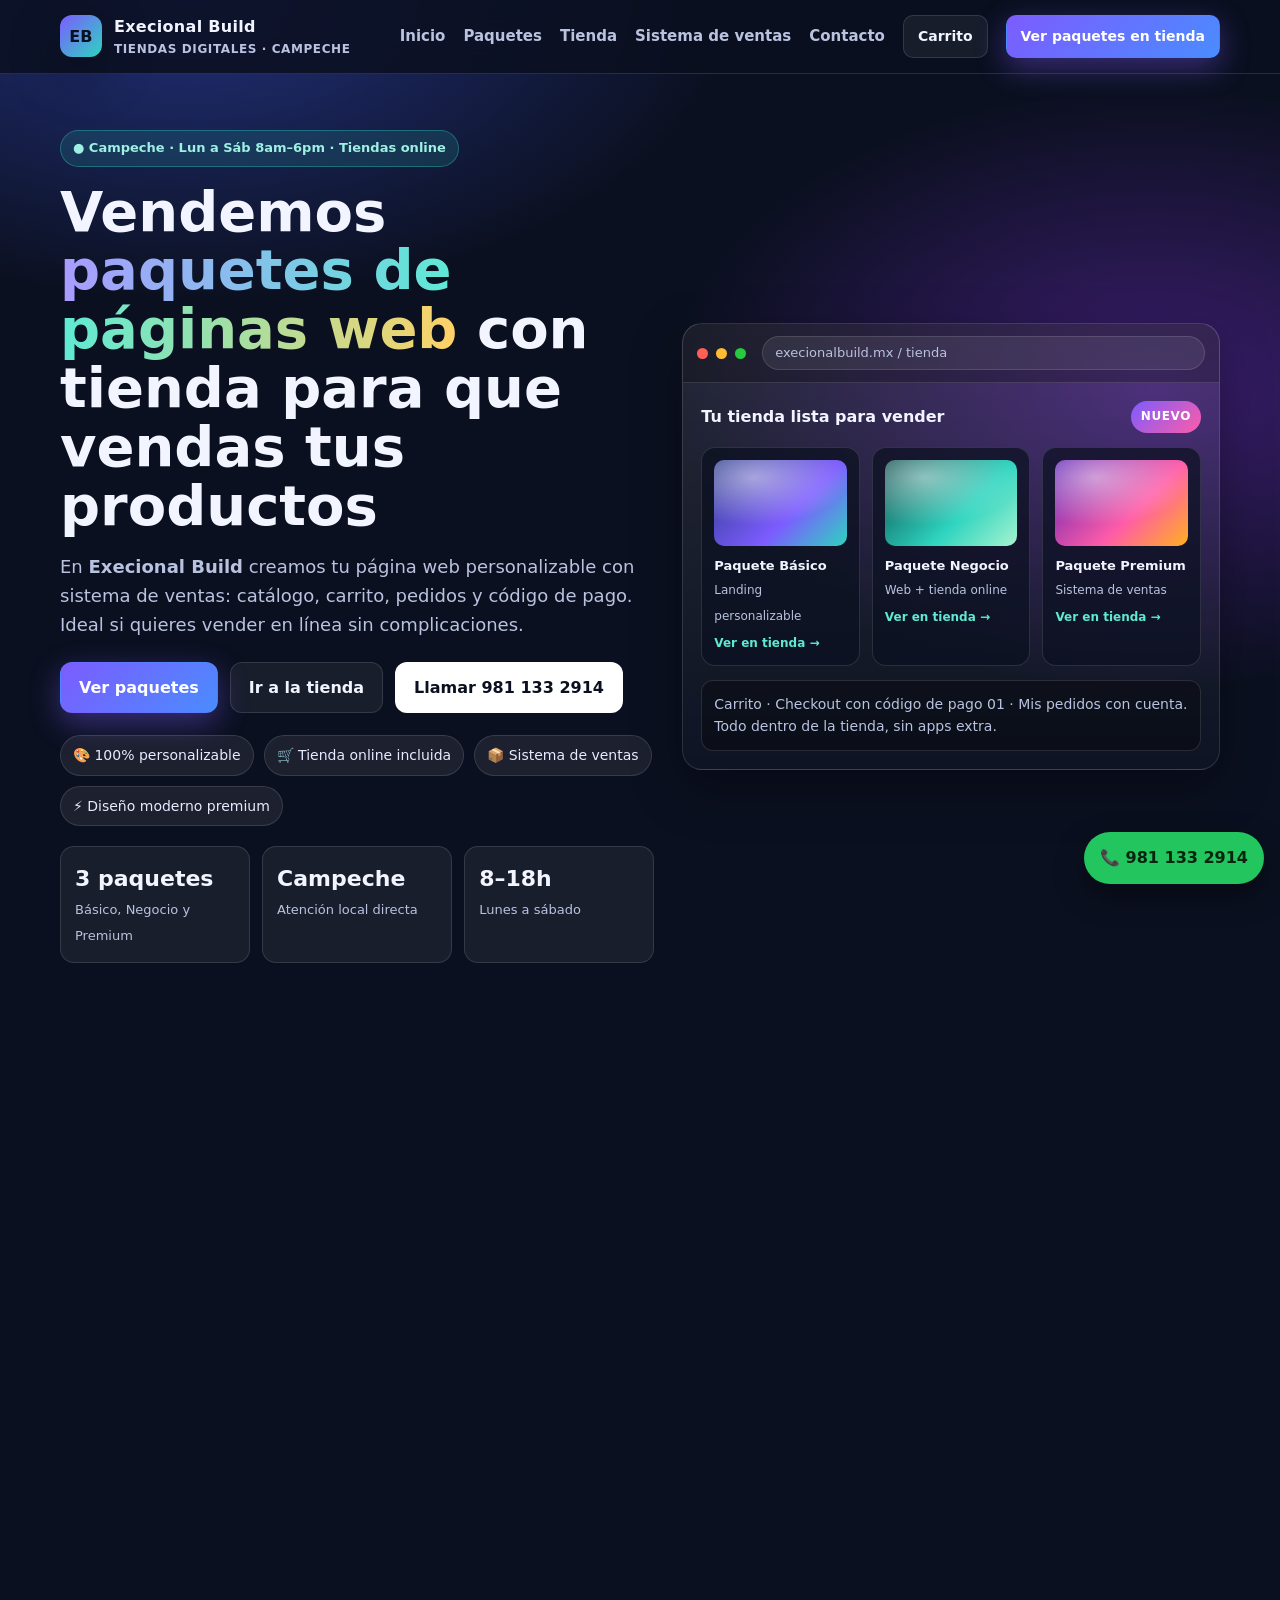
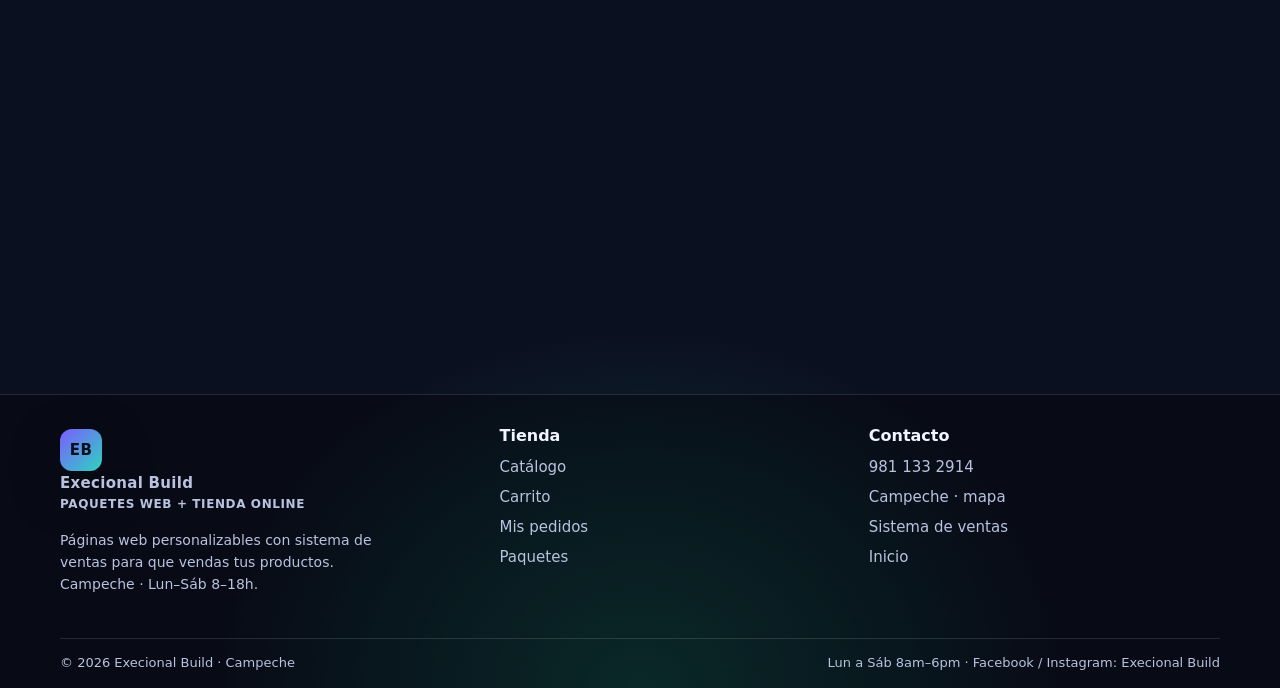
==== index.html @ 3687a101 "generate index.html" ====
<!DOCTYPE html>
<html lang="es">
<head>
<meta charset="UTF-8">
<meta name="viewport" content="width=device-width, initial-scale=1.0">
<title>Execional Build | Paquetes de páginas web con tienda online en Campeche</title>
<meta name="description" content="Execional Build en Campeche: vendemos paquetes de páginas web personalizables con sistema de ventas y tienda online para que vendas tus productos. Lunes a sábado de 8 a 6 pm. Tel 9811332914.">
<link rel="stylesheet" href="styles.css">
<style>
:root{
  --bg:#0b1020; --bg2:#111936; --card:#151d3d; --card2:#1a2450;
  --line:rgba(255,255,255,.12); --txt:#f2f5ff; --muted:#b9c2df;
  --violet:#7c5cff; --cyan:#2dd4bf; --amber:#ffb020; --pink:#ff5ca8;
  --radius:18px; --shadow:0 18px 50px rgba(0,0,0,.35);
}
*{box-sizing:border-box}
html{scroll-behavior:smooth}
body{margin:0;font-family:system-ui,-apple-system,Segoe UI,Roboto,Ubuntu,Cantarell,Arial,sans-serif;background:radial-gradient(900px 500px at 15% 0%,#22307a 0%,transparent 60%),radial-gradient(800px 500px at 90% 10%,#3b1d6e 0%,transparent 60%),radial-gradient(700px 600px at 50% 100%,#0e3a3a 0%,transparent 60%),var(--bg);color:var(--txt);line-height:1.6}
a{color:inherit}
.wrap{max-width:1160px;margin:0 auto;padding:0 20px}
header{position:sticky;top:0;z-index:50;background:rgba(11,16,32,.86);backdrop-filter:blur(14px);border-bottom:1px solid var(--line)}
.nav{display:flex;align-items:center;gap:16px;padding:14px 0}
.logo{display:flex;align-items:center;gap:12px;text-decoration:none;font-weight:900;letter-spacing:.3px}
.logo-mark{width:42px;height:42px;border-radius:12px;background:linear-gradient(135deg,var(--violet),var(--cyan));display:grid;place-items:center;font-weight:900;color:#0b1020;box-shadow:var(--shadow)}
.logo small{display:block;font-weight:600;color:var(--muted);font-size:12px;letter-spacing:.6px;text-transform:uppercase}
.links{display:flex;gap:18px;margin-left:auto;align-items:center}
.links a.nl{text-decoration:none;color:var(--muted);font-weight:600;font-size:15px}
.links a.nl:hover{color:#fff}
.btn{display:inline-flex;align-items:center;justify-content:center;gap:8px;padding:12px 18px;border-radius:12px;text-decoration:none;font-weight:800;border:1px solid transparent;cursor:pointer}
.btn-primary{background:linear-gradient(135deg,var(--violet),#4a8cff);color:white;box-shadow:0 10px 30px rgba(124,92,255,.4)}
.btn-ghost{border-color:var(--line);background:rgba(255,255,255,.06);color:var(--txt)}
.btn-light{background:#fff;color:#0b1020}
.btn-sm{padding:9px 14px;font-size:14px;border-radius:10px}
.burger{display:none;margin-left:auto;background:rgba(255,255,255,.08);border:1px solid var(--line);color:#fff;border-radius:10px;padding:9px 12px;font-size:18px}
.hero{padding:56px 0 30px}
.hero-grid{display:grid;grid-template-columns:1.05fr .95fr;gap:28px;align-items:center}
.badge{display:inline-flex;align-items:center;gap:8px;padding:7px 12px;border-radius:999px;background:rgba(45,212,191,.14);border:1px solid rgba(45,212,191,.35);color:#9ef0e2;font-size:13px;font-weight:700}
h1{font-size:clamp(32px,5vw,56px);line-height:1.05;margin:16px 0}
h1 span{background:linear-gradient(90deg,#a99bff,#5eead4,#ffd166);-webkit-background-clip:text;background-clip:text;color:transparent}
.lead{color:var(--muted);font-size:18px;max-width:58ch}
.cta-row{display:flex;gap:12px;flex-wrap:wrap;margin:22px 0}
.mini{display:flex;gap:10px;flex-wrap:wrap;margin:0;padding:0;list-style:none}
.mini li{display:flex;gap:8px;align-items:center;background:rgba(255,255,255,.07);border:1px solid var(--line);padding:8px 12px;border-radius:999px;font-size:14px;color:#e6ebff}
.stats{display:grid;grid-template-columns:repeat(3,1fr);gap:12px;margin-top:20px}
.stat{background:rgba(255,255,255,.06);border:1px solid var(--line);border-radius:14px;padding:14px}
.stat strong{font-size:22px;display:block}
.stat span{color:var(--muted);font-size:13px}
.mock{background:linear-gradient(180deg,rgba(255,255,255,.10),rgba(255,255,255,.02));border:1px solid var(--line);border-radius:20px;overflow:hidden;box-shadow:var(--shadow)}
.mock-bar{display:flex;gap:8px;align-items:center;padding:12px 14px;border-bottom:1px solid var(--line);background:rgba(0,0,0,.25)}
.dot{width:11px;height:11px;border-radius:50%}
.url{margin-left:8px;flex:1;background:rgba(255,255,255,.08);border:1px solid var(--line);border-radius:999px;padding:6px 12px;font-size:13px;color:var(--muted)}
.mock-body{padding:18px;display:grid;gap:14px}
.shop-preview{display:grid;grid-template-columns:1fr 1fr 1fr;gap:12px}
.prod{background:rgba(11,16,32,.7);border:1px solid var(--line);border-radius:14px;padding:12px}
.prod-ill{height:86px;border-radius:10px;margin-bottom:10px;background:linear-gradient(135deg,#2b3a8a,#7c5cff 60%,#2dd4bf);position:relative;overflow:hidden}
.prod-ill.v2{background:linear-gradient(135deg,#0e4a4a,#2dd4bf 60%,#a7f3d0)}
.prod-ill.v3{background:linear-gradient(135deg,#5b21b6,#ff5ca8 60%,#ffb020)}
.prod-ill:after{content:"";position:absolute;inset:0;background:radial-gradient(160px 80px at 30% 20%,rgba(255,255,255,.5),transparent 60%)}
.prod b{font-size:13px;display:block}
.prod span{font-size:12px;color:var(--muted)}
.prod .price{color:#5eead4;font-weight:800;margin-top:6px;display:block}
section{padding:38px 0}
.sec-head{max-width:760px;margin-bottom:20px}
.eyebrow{color:var(--cyan);font-weight:800;letter-spacing:1.2px;text-transform:uppercase;font-size:12px}
.sec-head h2{font-size:clamp(26px,3.5vw,38px);margin:8px 0;line-height:1.15}
.sec-head p{color:var(--muted)}
.grid3{display:grid;grid-template-columns:repeat(3,1fr);gap:16px}
.card{background:linear-gradient(180deg,rgba(255,255,255,.09),rgba(255,255,255,.03));border:1px solid var(--line);border-radius:var(--radius);padding:22px;position:relative;overflow:hidden}
.card.featured{border-color:rgba(124,92,255,.6);box-shadow:0 0 0 1px rgba(124,92,255,.4),var(--shadow)}
.card h3{margin:10px 0 6px;font-size:21px}
.tag{font-size:12px;font-weight:800;letter-spacing:.6px;text-transform:uppercase;padding:6px 10px;border-radius:999px;background:rgba(255,255,255,.1);border:1px solid var(--line);display:inline-block}
.tag.hot{background:linear-gradient(135deg,var(--violet),var(--pink));border:0;color:white}
.card ul{margin:14px 0;padding:0;list-style:none;display:grid;gap:9px;color:#dbe2ff;font-size:15px}
.card ul li:before{content:"✓ ";color:var(--cyan);font-weight:900}
.price-row{display:flex;align-items:baseline;gap:8px;margin:12px 0}
.price-row strong{font-size:28px}
.price-row span{color:var(--muted);font-size:14px}
.banner{display:grid;grid-template-columns:1.1fr .9fr;gap:18px;background:linear-gradient(135deg,#1a2450,#2a1660 55%,#0a3d3d);border:1px solid var(--line);border-radius:20px;padding:24px;align-items:center}
.steps{display:grid;grid-template-columns:repeat(3,1fr);gap:14px;margin-top:16px}
.step{background:rgba(0,0,0,.28);border:1px solid var(--line);border-radius:14px;padding:16px}
.step b{color:#fff}
.step p{color:var(--muted);font-size:14px;margin:6px 0 0}
.split{display:grid;grid-template-columns:1fr 1fr;gap:18px}
.info-card{background:rgba(255,255,255,.06);border:1px solid var(--line);border-radius:16px;padding:20px}
.info-card h3{margin:0 0 8px}
.kv{display:flex;gap:10px;align-items:flex-start;margin:10px 0;color:#e6ebff}
.kv i{width:36px;height:36px;flex:0 0 36px;border-radius:10px;display:grid;place-items:center;background:rgba(124,92,255,.18);border:1px solid rgba(124,92,255,.4)}
.map{border:0;width:100%;height:100%;min-height:340px;border-radius:16px}
.faq{display:grid;gap:10px;margin-top:14px}
.faq details{background:rgba(255,255,255,.06);border:1px solid var(--line);border-radius:12px;padding:14px 16px}
.faq summary{cursor:pointer;font-weight:800}
.faq p{color:var(--muted)}
footer{border-top:1px solid var(--line);margin-top:20px;background:rgba(0,0,0,.3)}
.foot{display:grid;grid-template-columns:1.2fr 1fr 1fr;gap:18px;padding:28px 0}
.foot a{display:block;color:var(--muted);text-decoration:none;margin:6px 0;font-size:15px}
.foot a:hover{color:#fff}
.copy{border-top:1px solid var(--line);padding:14px 0;color:var(--muted);font-size:13px;display:flex;gap:10px;flex-wrap:wrap;justify-content:space-between}
.wa{position:fixed;right:16px;bottom:16px;z-index:60;text-decoration:none;background:#22c55e;color:#06240f;font-weight:900;padding:13px 16px;border-radius:999px;box-shadow:0 12px 30px rgba(0,0,0,.4);display:flex;gap:8px;align-items:center}
.reveal{opacity:0;transform:translateY(14px);transition:.6s ease}
.reveal.on{opacity:1;transform:none}
@media(max-width:900px){
  .hero-grid,.banner,.split{grid-template-columns:1fr}
  .grid3,.steps{grid-template-columns:1fr}
  .stats{grid-template-columns:1fr 1fr}
  .links{display:none}
  .links.open{display:flex;flex-direction:column;align-items:stretch;position:absolute;top:68px;left:12px;right:12px;background:#131b3d;border:1px solid var(--line);border-radius:14px;padding:14px;z-index:70}
  .burger{display:block}
  .foot{grid-template-columns:1fr}
  .shop-preview{grid-template-columns:1fr 1fr}
}
</style>
</head>
<body>
<header>
  <div class="wrap nav">
    <a class="logo" href="index.html" aria-label="Execional Build inicio" data-eb-editable="link" data-eb-key="index.a.1" data-eb-role="a" data-eb-kind="link">
      <span class="logo-mark">EB</span>
      <span>Execional Build<small>Tiendas digitales · Campeche</small></span>
    </a>
    <nav class="links" id="menu" aria-label="Navegación principal">
      <a class="nl" href="#inicio" data-eb-editable="link" data-eb-key="index.a.2" data-eb-role="a" data-eb-kind="link">Inicio</a>
      <a class="nl" href="#paquetes" data-eb-editable="link" data-eb-key="index.a.3" data-eb-role="a" data-eb-kind="link">Paquetes</a>
      <a class="nl" href="tienda/index.html" data-eb-editable="link" data-eb-key="index.a.4" data-eb-role="a" data-eb-kind="link">Tienda</a>
      <a class="nl" href="#sistema" data-eb-editable="link" data-eb-key="index.a.5" data-eb-role="a" data-eb-kind="link">Sistema de ventas</a>
      <a class="nl" href="#contacto" data-eb-editable="link" data-eb-key="index.a.6" data-eb-role="a" data-eb-kind="link">Contacto</a>
      <a class="btn btn-ghost btn-sm" href="tienda/carrito.html" data-eb-editable="link" data-eb-key="index.a.7" data-eb-role="a" data-eb-kind="link">Carrito</a>
      <a class="btn btn-primary btn-sm" href="tienda/index.html" data-eb-editable="link" data-eb-key="index.a.8" data-eb-role="a" data-eb-kind="link">Ver paquetes en tienda</a>
    </nav>
    <button class="burger" id="burger" aria-label="Abrir menú" data-eb-editable="link" data-eb-key="index.button.9" data-eb-role="button" data-eb-kind="link">☰</button>
  </div>
</header>

<main id="inicio">
  <div class="wrap hero">
    <div class="hero-grid">
      <div>
        <span class="badge">● Campeche · Lun a Sáb 8am–6pm · Tiendas online</span>
        <h1 data-eb-editable="text" data-eb-key="index.h1.10" data-eb-role="h1" data-eb-kind="text">Vendemos <span>paquetes de páginas web</span> con tienda para que vendas tus productos</h1>
        <p class="lead" data-eb-editable="text" data-eb-key="index.p.11" data-eb-role="p" data-eb-kind="text">En <strong>Execional Build</strong> creamos tu página web personalizable con sistema de ventas: catálogo, carrito, pedidos y código de pago. Ideal si quieres vender en línea sin complicaciones.</p>
        <div class="cta-row">
          <a class="btn btn-primary" href="#paquetes" data-eb-editable="link" data-eb-key="index.a.12" data-eb-role="a" data-eb-kind="link">Ver paquetes</a>
          <a class="btn btn-ghost" href="tienda/index.html" data-eb-editable="link" data-eb-key="index.a.13" data-eb-role="a" data-eb-kind="link">Ir a la tienda</a>
          <a class="btn btn-light" href="tel:+529811332914" data-eb-editable="link" data-eb-key="index.a.14" data-eb-role="a" data-eb-kind="link">Llamar 981 133 2914</a>
        </div>
        <ul class="mini">
          <li>🎨 100% personalizable</li>
          <li>🛒 Tienda online incluida</li>
          <li>📦 Sistema de ventas</li>
          <li>⚡ Diseño moderno premium</li>
        </ul>
        <div class="stats">
          <div class="stat"><strong>3 paquetes</strong><span>Básico, Negocio y Premium</span></div>
          <div class="stat"><strong>Campeche</strong><span>Atención local directa</span></div>
          <div class="stat"><strong>8–18h</strong><span>Lunes a sábado</span></div>
        </div>
      </div>
      <div class="mock" aria-hidden="true">
        <div class="mock-bar"><span class="dot" style="background:#ff5f57"></span><span class="dot" style="background:#febc2e"></span><span class="dot" style="background:#28c840"></span><span class="url">execionalbuild.mx / tienda</span></div>
        <div class="mock-body">
          <div style="display:flex;justify-content:space-between;align-items:center">
            <strong>Tu tienda lista para vender</strong>
            <span class="tag hot">Nuevo</span>
          </div>
          <div class="shop-preview">
            <div class="prod"><div class="prod-ill"></div><b>Paquete Básico</b><span>Landing personalizable</span><span class="price">Ver en tienda →</span></div>
            <div class="prod"><div class="prod-ill v2"></div><b>Paquete Negocio</b><span>Web + tienda online</span><span class="price">Ver en tienda →</span></div>
            <div class="prod"><div class="prod-ill v3"></div><b>Paquete Premium</b><span>Sistema de ventas</span><span class="price">Ver en tienda →</span></div>
          </div>
          <div style="background:rgba(0,0,0,.3);border:1px solid var(--line);border-radius:12px;padding:12px;font-size:14px;color:var(--muted)">Carrito · Checkout con código de pago 01 · Mis pedidos con cuenta. Todo dentro de la tienda, sin apps extra.</div>
        </div>
      </div>
    </div>
  </div>

  <section id="paquetes">
    <div class="wrap">
      <div class="sec-head reveal">
        <div class="eyebrow">Paquetes de sitios web</div>
        <h2 data-eb-editable="text" data-eb-key="index.h2.15" data-eb-role="h2" data-eb-kind="text">Elige tu paquete y empieza a vender en línea</h2>
        <p data-eb-editable="text" data-eb-key="index.p.16" data-eb-role="p" data-eb-kind="text">Todos son personalizables con tu logo, colores, productos y textos. La compra y el detalle completo están en la tienda.</p>
      </div>
      <div class="grid3">
        <article class="card reveal">
          <span class="tag">Básico · Landing</span>
          <h3 data-eb-editable="text" data-eb-key="index.h3.17" data-eb-role="h3" data-eb-kind="text">Página personalizable esencial</h3>
          <p style="color:var(--muted)" data-eb-editable="text" data-eb-key="index.p.18" data-eb-role="p" data-eb-kind="text">Para presentar tu negocio, servicios y contacto con imagen moderna premium.</p>
          <ul>
            <li>Diseño moderno de una página</li>
            <li>Secciones: inicio, servicios, contacto</li>
            <li>Botón llamar + mapa Campeche</li>
            <li>Entrega rápida y adaptable a móvil</li>
          </ul>
          <div class="price-row"><strong>Ideal para empezar</strong></div>
          <div style="display:flex;gap:10px;flex-wrap:wrap">
            <a class="btn btn-ghost btn-sm" href="tienda/index.html" data-eb-editable="link" data-eb-key="index.a.19" data-eb-role="a" data-eb-kind="link">Ver en tienda</a>
            <a class="btn btn-light btn-sm" href="tel:+529811332914" data-eb-editable="link" data-eb-key="index.a.20" data-eb-role="a" data-eb-kind="link">Cotizar</a>
          </div>
        </article>
        <article class="card featured reveal">
          <span class="tag hot">Más vendido · Negocio + Tienda</span>
          <h3 data-eb-editable="text" data-eb-key="index.h3.21" data-eb-role="h3" data-eb-kind="text">Web + tienda online para vender productos</h3>
          <p style="color:var(--muted)" data-eb-editable="text" data-eb-key="index.p.22" data-eb-role="p" data-eb-kind="text">Tu catálogo, carrito y pedidos listos para que tus clientes compren.</p>
          <ul>
            <li>Todo lo del Básico</li>
            <li>Catálogo de productos con fotos</li>
            <li>Carrito + checkout con código 01</li>
            <li>Mis pedidos con cuenta</li>
            <li>Inventario y administración simple</li>
          </ul>
          <div class="price-row"><strong>Recomendado</strong><span>para vender ya</span></div>
          <div style="display:flex;gap:10px;flex-wrap:wrap">
            <a class="btn btn-primary btn-sm" href="tienda/index.html" data-eb-editable="link" data-eb-key="index.a.23" data-eb-role="a" data-eb-kind="link">Comprar en tienda</a>
            <a class="btn btn-ghost btn-sm" href="#sistema" data-eb-editable="link" data-eb-key="index.a.24" data-eb-role="a" data-eb-kind="link">Cómo funciona</a>
          </div>
        </article>
        <article class="card reveal">
          <span class="tag">Premium · Sistema de ventas</span>
          <h3 data-eb-editable="text" data-eb-key="index.h3.25" data-eb-role="h3" data-eb-kind="text">Sistema completo + diseño cargado premium</h3>
          <p style="color:var(--muted)" data-eb-editable="text" data-eb-key="index.p.26" data-eb-role="p" data-eb-kind="text">Para negocios que quieren escalar: más secciones, más impacto visual y control total.</p>
          <ul>
            <li>Todo lo del Negocio</li>
            <li>Diseño premium de alta densidad</li>
            <li>Secciones extra y promociones</li>
            <li>Soporte de lanzamiento prioritario</li>
          </ul>
          <div class="price-row"><strong>Escalable</strong><span>mayor impacto</span></div>
          <div style="display:flex;gap:10px;flex-wrap:wrap">
            <a class="btn btn-ghost btn-sm" href="tienda/index.html" data-eb-editable="link" data-eb-key="index.a.27" data-eb-role="a" data-eb-kind="link">Ver en tienda</a>
            <a class="btn btn-light btn-sm" href="#contacto" data-eb-editable="link" data-eb-key="index.a.28" data-eb-role="a" data-eb-kind="link">Agendar</a>
          </div>
        </article>
      </div>
    </div>
  </section>

  <section id="tienda-destacada" style="padding-top:0">
    <div class="wrap">
      <div class="banner reveal">
        <div>
          <div class="eyebrow">Tienda · /tienda</div>
          <h2 style="margin:8px 0" data-eb-editable="text" data-eb-key="index.h2.29" data-eb-role="h2" data-eb-kind="text">Tus paquetes ya están listos en la tienda</h2>
          <p style="color:#d6ddff" data-eb-editable="text" data-eb-key="index.p.30" data-eb-role="p" data-eb-kind="text">Explora el catálogo, abre cada paquete, agrégalo al carrito y finaliza con tu código de pago. Tus pedidos quedan guardados en <strong>Mis pedidos</strong>.</p>
          <div class="cta-row">
            <a class="btn btn-light" href="tienda/index.html" data-eb-editable="link" data-eb-key="index.a.31" data-eb-role="a" data-eb-kind="link">Abrir catálogo</a>
            <a class="btn btn-ghost" href="tienda/carrito.html" data-eb-editable="link" data-eb-key="index.a.32" data-eb-role="a" data-eb-kind="link">Ver carrito</a>
            <a class="btn btn-ghost" href="tienda/pedidos.html" data-eb-editable="link" data-eb-key="index.a.33" data-eb-role="a" data-eb-kind="link">Mis pedidos</a>
          </div>
          <p style="font-size:13px;color:#b9c2df;margin:0" data-eb-editable="text" data-eb-key="index.p.34" data-eb-role="p" data-eb-kind="text">Precios, stock y checkout oficial solo dentro de la tienda. Aquí solo presentamos.</p>
        </div>
        <div>
          <div class="steps">
            <div class="step"><b>1. Elige</b><p data-eb-editable="text" data-eb-key="index.p.35" data-eb-role="p" data-eb-kind="text">Entra a la tienda y abre el paquete que te guste.</p></div>
            <div class="step"><b>2. Agrega</b><p data-eb-editable="text" data-eb-key="index.p.36" data-eb-role="p" data-eb-kind="text">Súmalo al carrito con la cantidad que necesites.</p></div>
            <div class="step"><b>3. Compra</b><p data-eb-editable="text" data-eb-key="index.p.37" data-eb-role="p" data-eb-kind="text">Finaliza y guarda tu código 01. Revisa en pedidos.</p></div>
          </div>
        </div>
      </div>
    </div>
  </section>

  <section id="sistema">
    <div class="wrap">
      <div class="sec-head reveal">
        <div class="eyebrow">Sistema de ventas incluido</div>
        <h2 data-eb-editable="text" data-eb-key="index.h2.38" data-eb-role="h2" data-eb-kind="text">Una tienda online simple para tus clientes y para ti</h2>
        <p data-eb-editable="text" data-eb-key="index.p.39" data-eb-role="p" data-eb-kind="text">Sin instalaciones raras. Tus clientes compran desde su celular y tú recibes pedidos ordenados.</p>
      </div>
      <div class="grid3">
        <div class="card reveal"><h3 data-eb-editable="text" data-eb-key="index.h3.40" data-eb-role="h3" data-eb-kind="text">🛍️ Catálogo claro</h3><p style="color:var(--muted)" data-eb-editable="text" data-eb-key="index.p.41" data-eb-role="p" data-eb-kind="text">Fotos, descripciones y precios. Tus productos siempre visibles y actualizables.</p></div>
        <div class="card reveal"><h3 data-eb-editable="text" data-eb-key="index.h3.42" data-eb-role="h3" data-eb-kind="text">🧾 Carrito + código 01</h3><p style="color:var(--muted)" data-eb-editable="text" data-eb-key="index.p.43" data-eb-role="p" data-eb-kind="text">Checkout guiado con código de pago para confirmar cada compra sin confusiones.</p></div>
        <div class="card reveal"><h3 data-eb-editable="text" data-eb-key="index.h3.44" data-eb-role="h3" data-eb-kind="text">👤 Mis pedidos</h3><p style="color:var(--muted)" data-eb-editable="text" data-eb-key="index.p.45" data-eb-role="p" data-eb-kind="text">Cada cliente ve su historial con su cuenta. Control y confianza para ambos.</p></div>
      </div>
      <div class="faq reveal">
        <details open><summary>¿La página se adapta a mi negocio?</summary><p data-eb-editable="text" data-eb-key="index.p.46" data-eb-role="p" data-eb-kind="text">Sí. Personalizamos textos, colores, logo, productos, fotos y secciones. Es tu tienda, con tu marca Execional Build detrás.</p></details>
        <details><summary>¿Necesito saber programar?</summary><p data-eb-editable="text" data-eb-key="index.p.47" data-eb-role="p" data-eb-kind="text">No. Nosotros la creamos y te la entregamos lista. Tú solo agregas productos y atiendes pedidos.</p></details>
        <details><summary>¿Cómo compro un paquete?</summary><p data-eb-editable="text" data-eb-key="index.p.48" data-eb-role="p" data-eb-kind="text">Entra a <a href="tienda/index.html" style="color:#5eead4" data-eb-editable="link" data-eb-key="index.a.49" data-eb-role="a" data-eb-kind="link">la tienda</a>, abre el paquete, agrégalo al carrito y finaliza. Si prefieres, llámanos al 9811332914 de lunes a sábado 8am–6pm.</p></details>
      </div>
    </div>
  </section>

  <section id="contacto" style="padding-top:0">
    <div class="wrap">
      <div class="sec-head reveal">
        <div class="eyebrow">Contacto · Campeche</div>
        <h2 data-eb-editable="text" data-eb-key="index.h2.50" data-eb-role="h2" data-eb-kind="text">Hablemos de tu tienda digital</h2>
        <p data-eb-editable="text" data-eb-key="index.p.51" data-eb-role="p" data-eb-kind="text">Atención directa, sin formularios complicados. Llámanos o visítanos en Campeche.</p>
      </div>
      <div class="split">
        <div class="info-card reveal">
          <h3 data-eb-editable="text" data-eb-key="index.h3.52" data-eb-role="h3" data-eb-kind="text">Execional Build</h3>
          <p style="color:var(--muted);margin:0" data-eb-editable="text" data-eb-key="index.p.53" data-eb-role="p" data-eb-kind="text">Vendemos tiendas digitales y paquetes de páginas web personalizables con tienda para que vendas tus productos.</p>
          <div class="kv"><i>📞</i><div><strong>Teléfono</strong><br><a href="tel:+529811332914" style="color:#5eead4;font-weight:800" data-eb-editable="link" data-eb-key="index.a.54" data-eb-role="a" data-eb-kind="link">981 133 2914</a></div></div>
          <div class="kv"><i>🕒</i><div><strong>Horario</strong><br>lunes a sábado de 8 a 6 pm</div></div>
          <div class="kv"><i>📍</i><div><strong>Ubicación</strong><br>Campeche, México</div></div>
          <div class="kv"><i>🤝</i><div><strong>Redes</strong><br>Facebook: Execional Build<br>Instagram: Execional Build</div></div>
          <div class="cta-row">
            <a class="btn btn-primary btn-sm" href="tel:+529811332914" data-eb-editable="link" data-eb-key="index.a.55" data-eb-role="a" data-eb-kind="link">Llamar ahora</a>
            <a class="btn btn-ghost btn-sm" href="tienda/index.html" data-eb-editable="link" data-eb-key="index.a.56" data-eb-role="a" data-eb-kind="link">Ir a tienda</a>
          </div>
        </div>
        <div class="info-card reveal" style="padding:10px">
          <iframe class="map" title="Mapa Execional Build Campeche" loading="lazy" referrerpolicy="strict-origin-when-cross-origin" allowfullscreen src="https://www.google.com/maps/embed?pb=!1m18!1m12!1m3!1d1590204.7511493105!2d-90.0833210465046!3d19.18394339423709!2m3!1f0!2f0!3f0!3m2!1i1024!2i768!4f13.1!3m3!1m2!1s0x8f5a55d2e2bd4cb3%3A0x18dfb8a962aab997!2sPizzas%20y%20Tacos%20EL%20SUSPIRO!5e1!3m2!1ses-419!2smx!4v1788581362156!5m2!1ses-419!2smx"></iframe>
        </div>
      </div>
    </div>
  </section>
</main>

<footer>
  <div class="wrap foot">
    <div>
      <a class="logo" href="index.html" data-eb-editable="link" data-eb-key="index.a.57" data-eb-role="a" data-eb-kind="link"><span class="logo-mark">EB</span><span>Execional Build<small>Paquetes web + tienda online</small></span></a>
      <p style="color:var(--muted);font-size:14px;max-width:38ch" data-eb-editable="text" data-eb-key="index.p.58" data-eb-role="p" data-eb-kind="text">Páginas web personalizables con sistema de ventas para que vendas tus productos. Campeche · Lun–Sáb 8–18h.</p>
    </div>
    <div>
      <strong>Tienda</strong>
      <a href="tienda/index.html" data-eb-editable="link" data-eb-key="index.a.59" data-eb-role="a" data-eb-kind="link">Catálogo</a>
      <a href="tienda/carrito.html" data-eb-editable="link" data-eb-key="index.a.60" data-eb-role="a" data-eb-kind="link">Carrito</a>
      <a href="tienda/pedidos.html" data-eb-editable="link" data-eb-key="index.a.61" data-eb-role="a" data-eb-kind="link">Mis pedidos</a>
      <a href="#paquetes" data-eb-editable="link" data-eb-key="index.a.62" data-eb-role="a" data-eb-kind="link">Paquetes</a>
    </div>
    <div>
      <strong>Contacto</strong>
      <a href="tel:+529811332914" data-eb-editable="link" data-eb-key="index.a.63" data-eb-role="a" data-eb-kind="link">981 133 2914</a>
      <a href="#contacto" data-eb-editable="link" data-eb-key="index.a.64" data-eb-role="a" data-eb-kind="link">Campeche · mapa</a>
      <a href="#sistema" data-eb-editable="link" data-eb-key="index.a.65" data-eb-role="a" data-eb-kind="link">Sistema de ventas</a>
      <a href="#inicio" data-eb-editable="link" data-eb-key="index.a.66" data-eb-role="a" data-eb-kind="link">Inicio</a>
    </div>
  </div>
  <div class="wrap copy"><span>© 2026 Execional Build · Campeche</span><span>Lun a Sáb 8am–6pm · Facebook / Instagram: Execional Build</span></div>
</footer>

<a class="wa" href="tel:+529811332914" aria-label="Llamar a Execional Build" data-eb-editable="link" data-eb-key="index.a.67" data-eb-role="a" data-eb-kind="link">📞 981 133 2914</a>

<script src="script.js" defer></script>
</body>
</html>
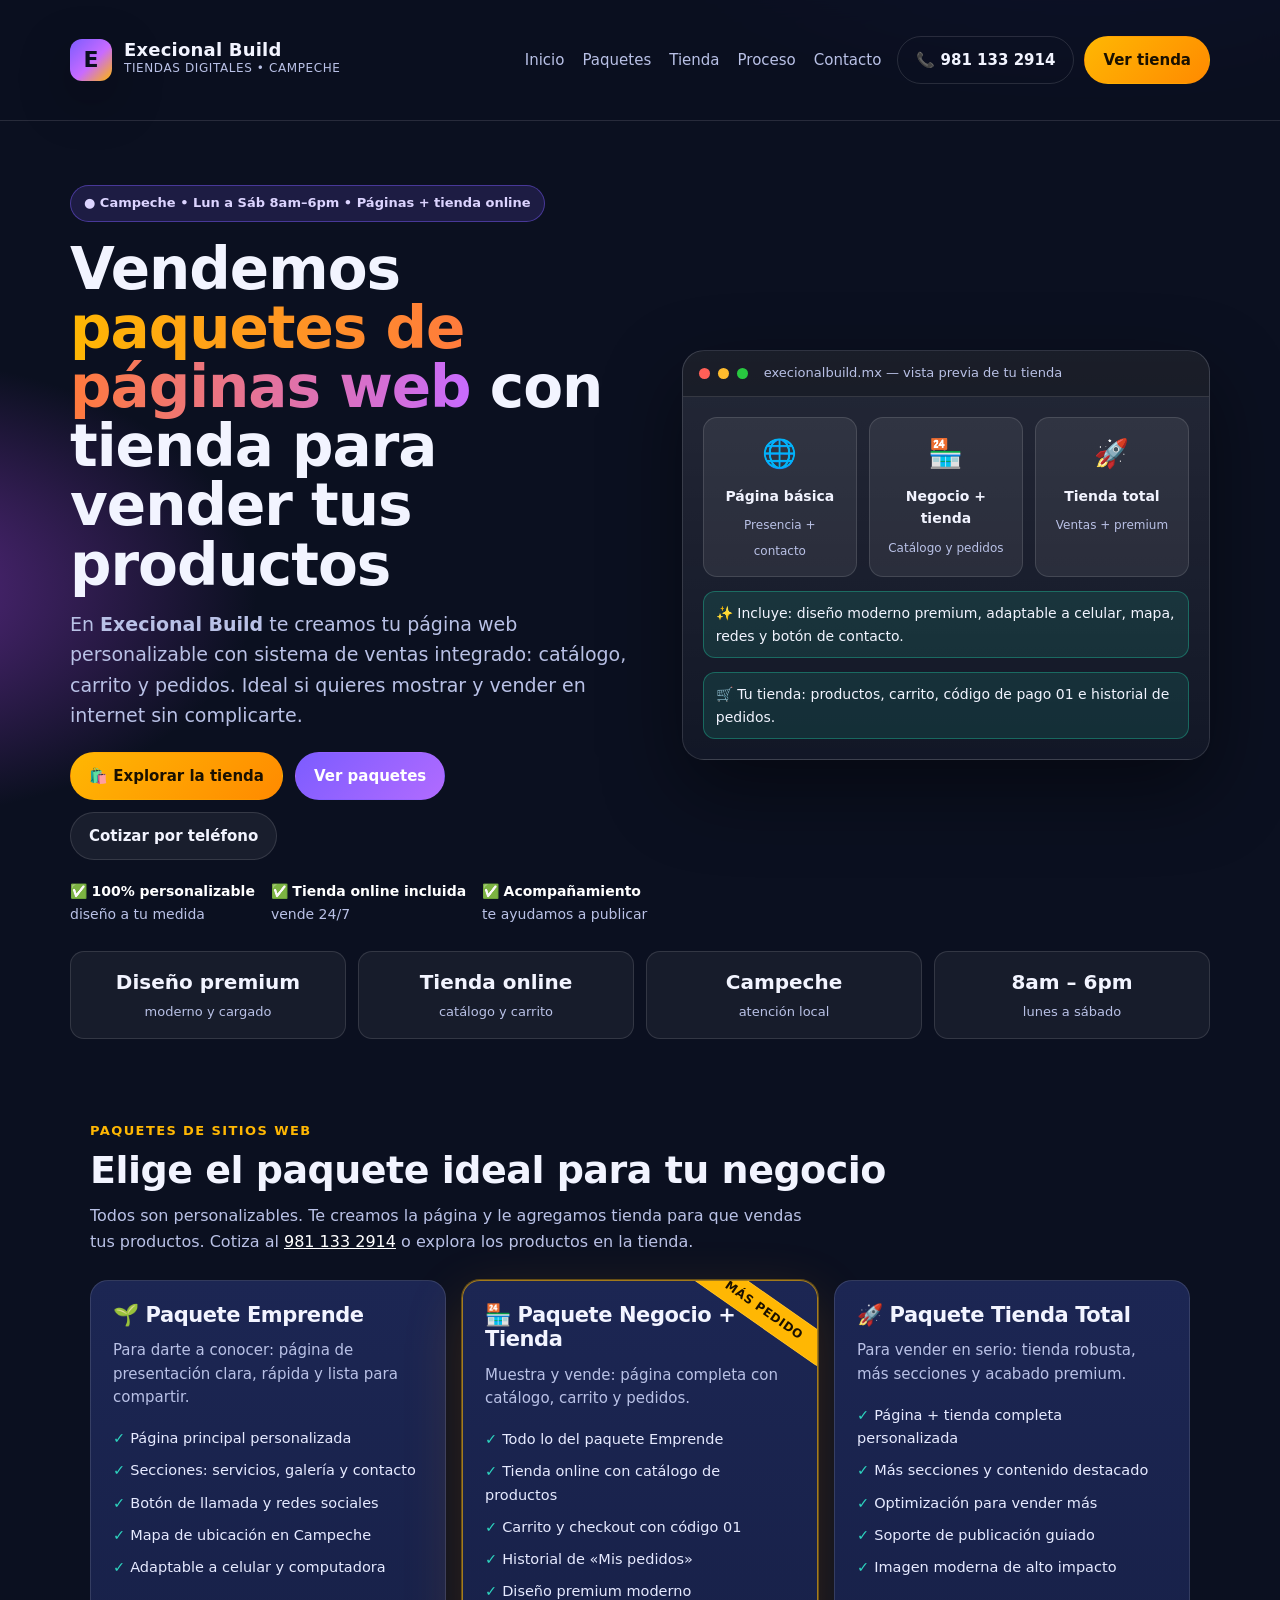
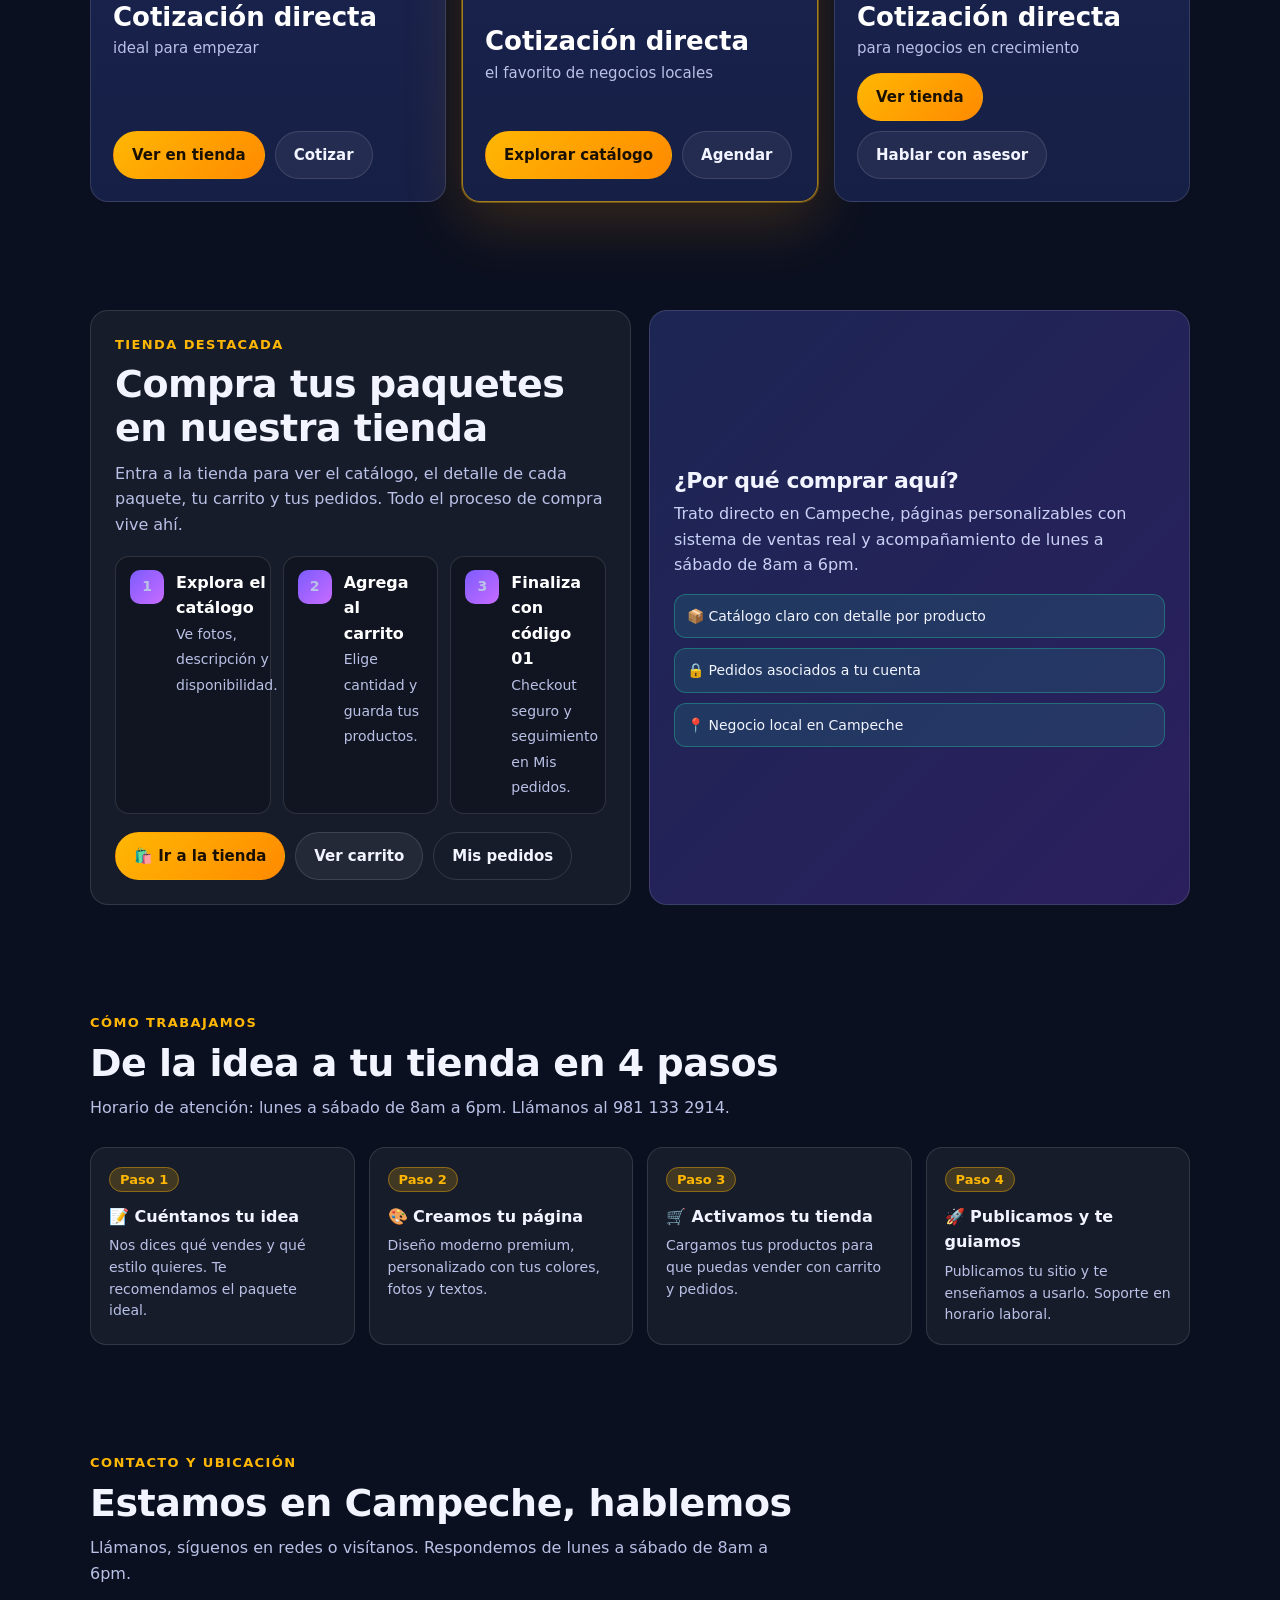
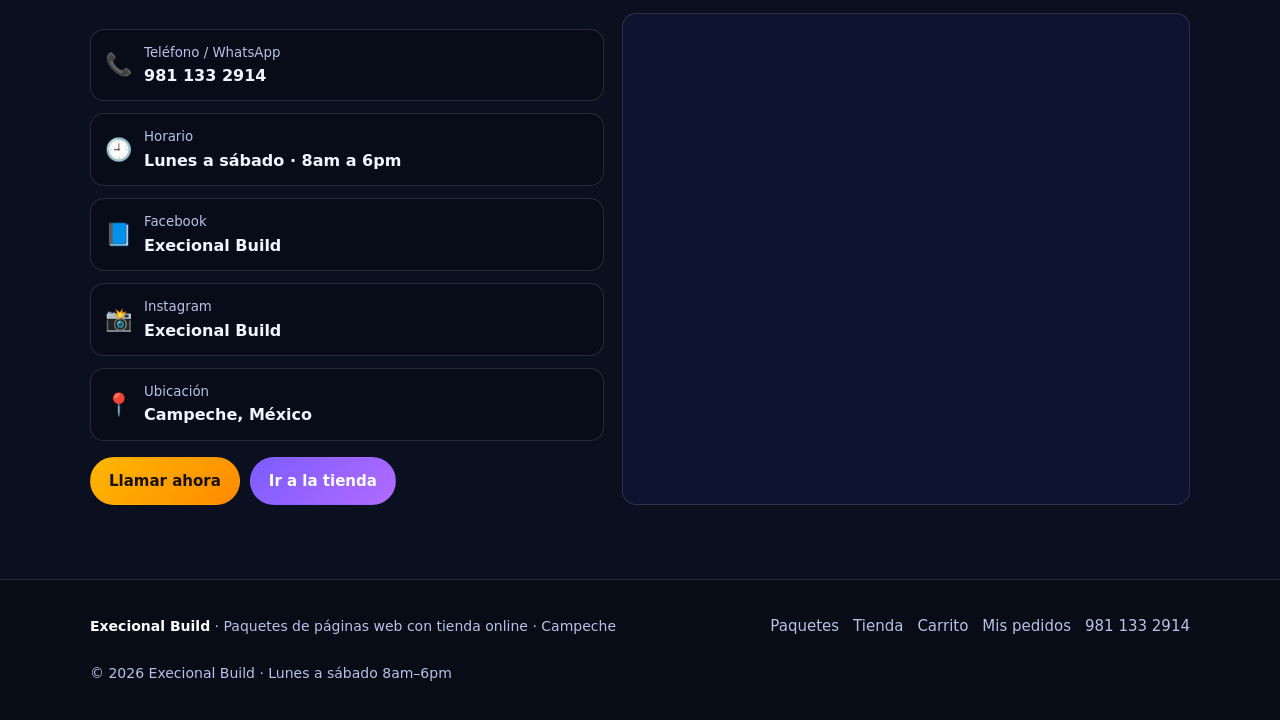
==== commit 79d6db55: "generate index.html" ====
--- a/index.html
+++ b/index.html
@@ -1,305 +1,307 @@
 <!DOCTYPE html>
-<html lang="es">
+<html lang="es-MX">
 <head>
-<meta charset="UTF-8">
-<meta name="viewport" content="width=device-width, initial-scale=1.0">
-<title>Execional Build | Paquetes de páginas web con tienda online en Campeche</title>
-<meta name="description" content="Execional Build en Campeche: vendemos paquetes de páginas web personalizables con sistema de ventas y tienda online para que vendas tus productos. Lunes a sábado de 8 a 6 pm. Tel 9811332914.">
-<link rel="stylesheet" href="styles.css">
+<meta charset="UTF-8" />
+<meta name="viewport" content="width=device-width, initial-scale=1.0" />
+<title>Execional Build — Paquetes de páginas web con tienda online</title>
+<meta name="description" content="Execional Build en Campeche: vendemos paquetes de páginas web personalizables con sistema de ventas y tienda online para que vendas tus productos." />
+<link rel="stylesheet" href="styles.css" />
 <style>
 :root{
-  --bg:#0b1020; --bg2:#111936; --card:#151d3d; --card2:#1a2450;
-  --line:rgba(255,255,255,.12); --txt:#f2f5ff; --muted:#b9c2df;
-  --violet:#7c5cff; --cyan:#2dd4bf; --amber:#ffb020; --pink:#ff5ca8;
-  --radius:18px; --shadow:0 18px 50px rgba(0,0,0,.35);
+  --bg:#0b1020;--bg2:#111936;--card:#161f45;--card2:#1c2653;
+  --line:rgba(255,255,255,.12);--txt:#f2f4ff;--mut:#b9c1e6;
+  --ac:#ffb703;--ac2:#7c5cff;--ac3:#22d3aa;--r:18px;
+  --font:system-ui,-apple-system,"Segoe UI",Roboto,Inter,Arial,sans-serif;
 }
 *{box-sizing:border-box}
 html{scroll-behavior:smooth}
-body{margin:0;font-family:system-ui,-apple-system,Segoe UI,Roboto,Ubuntu,Cantarell,Arial,sans-serif;background:radial-gradient(900px 500px at 15% 0%,#22307a 0%,transparent 60%),radial-gradient(800px 500px at 90% 10%,#3b1d6e 0%,transparent 60%),radial-gradient(700px 600px at 50% 100%,#0e3a3a 0%,transparent 60%),var(--bg);color:var(--txt);line-height:1.6}
+body{margin:0;font-family:var(--font);background:radial-gradient(900px 500px at 85% -5%,#2a2f8a 0%,transparent 60%),radial-gradient(700px 420px at -10% 15%,#5b2a86 0%,transparent 55%),var(--bg);color:var(--txt)}
 a{color:inherit}
-.wrap{max-width:1160px;margin:0 auto;padding:0 20px}
-header{position:sticky;top:0;z-index:50;background:rgba(11,16,32,.86);backdrop-filter:blur(14px);border-bottom:1px solid var(--line)}
-.nav{display:flex;align-items:center;gap:16px;padding:14px 0}
-.logo{display:flex;align-items:center;gap:12px;text-decoration:none;font-weight:900;letter-spacing:.3px}
-.logo-mark{width:42px;height:42px;border-radius:12px;background:linear-gradient(135deg,var(--violet),var(--cyan));display:grid;place-items:center;font-weight:900;color:#0b1020;box-shadow:var(--shadow)}
-.logo small{display:block;font-weight:600;color:var(--muted);font-size:12px;letter-spacing:.6px;text-transform:uppercase}
-.links{display:flex;gap:18px;margin-left:auto;align-items:center}
-.links a.nl{text-decoration:none;color:var(--muted);font-weight:600;font-size:15px}
-.links a.nl:hover{color:#fff}
-.btn{display:inline-flex;align-items:center;justify-content:center;gap:8px;padding:12px 18px;border-radius:12px;text-decoration:none;font-weight:800;border:1px solid transparent;cursor:pointer}
-.btn-primary{background:linear-gradient(135deg,var(--violet),#4a8cff);color:white;box-shadow:0 10px 30px rgba(124,92,255,.4)}
-.btn-ghost{border-color:var(--line);background:rgba(255,255,255,.06);color:var(--txt)}
-.btn-light{background:#fff;color:#0b1020}
-.btn-sm{padding:9px 14px;font-size:14px;border-radius:10px}
-.burger{display:none;margin-left:auto;background:rgba(255,255,255,.08);border:1px solid var(--line);color:#fff;border-radius:10px;padding:9px 12px;font-size:18px}
-.hero{padding:56px 0 30px}
+.wrap{max-width:1140px;margin:0 auto;padding:0 20px}
+header.top{position:sticky;top:0;z-index:50;background:rgba(11,16,32,.86);backdrop-filter:blur(12px);border-bottom:1px solid var(--line)}
+.nav{display:flex;align-items:center;justify-content:space-between;gap:16px;padding:14px 0}
+.brand{display:flex;align-items:center;gap:12px;text-decoration:none}
+.logo-mark{width:42px;height:42px;border-radius:12px;display:grid;place-items:center;font-weight:900;background:linear-gradient(135deg,var(--ac2),#c86bff 55%,var(--ac));color:#0b1020;font-size:22px}
+.brand b{display:block;line-height:1;font-size:18px;letter-spacing:.2px}
+.brand small{display:block;color:var(--mut);font-size:12px;letter-spacing:.6px}
+.links{display:flex;gap:18px;align-items:center}
+.links a{color:var(--mut);text-decoration:none;font-size:15px}
+.links a:hover{color:#fff}
+.cta-row{display:flex;gap:10px;align-items:center}
+.btn{display:inline-flex;align-items:center;justify-content:center;gap:8px;border:1px solid var(--line);background:rgba(255,255,255,.06);color:var(--txt);padding:11px 18px;border-radius:999px;text-decoration:none;font-weight:700;font-size:15px;cursor:pointer}
+.btn.solid{background:linear-gradient(135deg,var(--ac),#ff8a00);border-color:transparent;color:#1a1000}
+.btn.violet{background:linear-gradient(135deg,var(--ac2),#b16bff);border-color:transparent;color:#fff}
+.btn.ghost{background:transparent}
+.btn:hover{transform:translateY(-1px)}
+.burger{display:none;background:none;border:1px solid var(--line);border-radius:10px;color:#fff;padding:8px 11px;font-size:18px}
+.hero{padding:64px 0 28px}
 .hero-grid{display:grid;grid-template-columns:1.05fr .95fr;gap:28px;align-items:center}
-.badge{display:inline-flex;align-items:center;gap:8px;padding:7px 12px;border-radius:999px;background:rgba(45,212,191,.14);border:1px solid rgba(45,212,191,.35);color:#9ef0e2;font-size:13px;font-weight:700}
-h1{font-size:clamp(32px,5vw,56px);line-height:1.05;margin:16px 0}
-h1 span{background:linear-gradient(90deg,#a99bff,#5eead4,#ffd166);-webkit-background-clip:text;background-clip:text;color:transparent}
-.lead{color:var(--muted);font-size:18px;max-width:58ch}
-.cta-row{display:flex;gap:12px;flex-wrap:wrap;margin:22px 0}
-.mini{display:flex;gap:10px;flex-wrap:wrap;margin:0;padding:0;list-style:none}
-.mini li{display:flex;gap:8px;align-items:center;background:rgba(255,255,255,.07);border:1px solid var(--line);padding:8px 12px;border-radius:999px;font-size:14px;color:#e6ebff}
-.stats{display:grid;grid-template-columns:repeat(3,1fr);gap:12px;margin-top:20px}
-.stat{background:rgba(255,255,255,.06);border:1px solid var(--line);border-radius:14px;padding:14px}
-.stat strong{font-size:22px;display:block}
-.stat span{color:var(--muted);font-size:13px}
-.mock{background:linear-gradient(180deg,rgba(255,255,255,.10),rgba(255,255,255,.02));border:1px solid var(--line);border-radius:20px;overflow:hidden;box-shadow:var(--shadow)}
-.mock-bar{display:flex;gap:8px;align-items:center;padding:12px 14px;border-bottom:1px solid var(--line);background:rgba(0,0,0,.25)}
+.badge{display:inline-flex;align-items:center;gap:8px;background:rgba(124,92,255,.16);border:1px solid rgba(124,92,255,.45);padding:7px 13px;border-radius:999px;font-size:13px;color:#dcd4ff}
+h1{font-size:clamp(34px,5vw,58px);line-height:1.02;margin:18px 0 14px;letter-spacing:-1px}
+h1 span{background:linear-gradient(90deg,var(--ac),#ff7a3d,#c86bff);-webkit-background-clip:text;background-clip:text;color:transparent}
+.lead{color:var(--mut);font-size:clamp(16px,2vw,19px);line-height:1.6;margin:0 0 22px}
+.hero-ctas{display:flex;gap:12px;flex-wrap:wrap;margin-bottom:20px}
+.mini{display:flex;gap:16px;flex-wrap:wrap;color:var(--mut);font-size:14px}
+.mini strong{color:#fff}
+.mock{background:linear-gradient(180deg,rgba(255,255,255,.1),rgba(255,255,255,.03));border:1px solid var(--line);border-radius:22px;overflow:hidden;box-shadow:0 30px 80px rgba(0,0,0,.45)}
+.mock-bar{display:flex;gap:8px;align-items:center;padding:12px 16px;border-bottom:1px solid var(--line);background:rgba(0,0,0,.25)}
 .dot{width:11px;height:11px;border-radius:50%}
-.url{margin-left:8px;flex:1;background:rgba(255,255,255,.08);border:1px solid var(--line);border-radius:999px;padding:6px 12px;font-size:13px;color:var(--muted)}
-.mock-body{padding:18px;display:grid;gap:14px}
-.shop-preview{display:grid;grid-template-columns:1fr 1fr 1fr;gap:12px}
-.prod{background:rgba(11,16,32,.7);border:1px solid var(--line);border-radius:14px;padding:12px}
-.prod-ill{height:86px;border-radius:10px;margin-bottom:10px;background:linear-gradient(135deg,#2b3a8a,#7c5cff 60%,#2dd4bf);position:relative;overflow:hidden}
-.prod-ill.v2{background:linear-gradient(135deg,#0e4a4a,#2dd4bf 60%,#a7f3d0)}
-.prod-ill.v3{background:linear-gradient(135deg,#5b21b6,#ff5ca8 60%,#ffb020)}
-.prod-ill:after{content:"";position:absolute;inset:0;background:radial-gradient(160px 80px at 30% 20%,rgba(255,255,255,.5),transparent 60%)}
-.prod b{font-size:13px;display:block}
-.prod span{font-size:12px;color:var(--muted)}
-.prod .price{color:#5eead4;font-weight:800;margin-top:6px;display:block}
-section{padding:38px 0}
-.sec-head{max-width:760px;margin-bottom:20px}
-.eyebrow{color:var(--cyan);font-weight:800;letter-spacing:1.2px;text-transform:uppercase;font-size:12px}
-.sec-head h2{font-size:clamp(26px,3.5vw,38px);margin:8px 0;line-height:1.15}
-.sec-head p{color:var(--muted)}
-.grid3{display:grid;grid-template-columns:repeat(3,1fr);gap:16px}
-.card{background:linear-gradient(180deg,rgba(255,255,255,.09),rgba(255,255,255,.03));border:1px solid var(--line);border-radius:var(--radius);padding:22px;position:relative;overflow:hidden}
-.card.featured{border-color:rgba(124,92,255,.6);box-shadow:0 0 0 1px rgba(124,92,255,.4),var(--shadow)}
-.card h3{margin:10px 0 6px;font-size:21px}
-.tag{font-size:12px;font-weight:800;letter-spacing:.6px;text-transform:uppercase;padding:6px 10px;border-radius:999px;background:rgba(255,255,255,.1);border:1px solid var(--line);display:inline-block}
-.tag.hot{background:linear-gradient(135deg,var(--violet),var(--pink));border:0;color:white}
-.card ul{margin:14px 0;padding:0;list-style:none;display:grid;gap:9px;color:#dbe2ff;font-size:15px}
-.card ul li:before{content:"✓ ";color:var(--cyan);font-weight:900}
-.price-row{display:flex;align-items:baseline;gap:8px;margin:12px 0}
-.price-row strong{font-size:28px}
-.price-row span{color:var(--muted);font-size:14px}
-.banner{display:grid;grid-template-columns:1.1fr .9fr;gap:18px;background:linear-gradient(135deg,#1a2450,#2a1660 55%,#0a3d3d);border:1px solid var(--line);border-radius:20px;padding:24px;align-items:center}
-.steps{display:grid;grid-template-columns:repeat(3,1fr);gap:14px;margin-top:16px}
-.step{background:rgba(0,0,0,.28);border:1px solid var(--line);border-radius:14px;padding:16px}
-.step b{color:#fff}
-.step p{color:var(--muted);font-size:14px;margin:6px 0 0}
-.split{display:grid;grid-template-columns:1fr 1fr;gap:18px}
-.info-card{background:rgba(255,255,255,.06);border:1px solid var(--line);border-radius:16px;padding:20px}
-.info-card h3{margin:0 0 8px}
-.kv{display:flex;gap:10px;align-items:flex-start;margin:10px 0;color:#e6ebff}
-.kv i{width:36px;height:36px;flex:0 0 36px;border-radius:10px;display:grid;place-items:center;background:rgba(124,92,255,.18);border:1px solid rgba(124,92,255,.4)}
-.map{border:0;width:100%;height:100%;min-height:340px;border-radius:16px}
-.faq{display:grid;gap:10px;margin-top:14px}
-.faq details{background:rgba(255,255,255,.06);border:1px solid var(--line);border-radius:12px;padding:14px 16px}
-.faq summary{cursor:pointer;font-weight:800}
-.faq p{color:var(--muted)}
-footer{border-top:1px solid var(--line);margin-top:20px;background:rgba(0,0,0,.3)}
-.foot{display:grid;grid-template-columns:1.2fr 1fr 1fr;gap:18px;padding:28px 0}
-.foot a{display:block;color:var(--muted);text-decoration:none;margin:6px 0;font-size:15px}
+.mock-body{padding:20px;display:grid;gap:14px}
+.store-preview{display:grid;grid-template-columns:1fr 1fr 1fr;gap:12px}
+.pv{background:rgba(255,255,255,.07);border:1px solid var(--line);border-radius:14px;padding:14px;text-align:center}
+.pv i{font-style:normal;font-size:28px}
+.pv b{display:block;margin:8px 0 4px;font-size:14px}
+.pv span{color:var(--mut);font-size:12px}
+.checkline{display:flex;gap:10px;align-items:center;background:rgba(34,211,170,.12);border:1px solid rgba(34,211,170,.35);border-radius:12px;padding:10px 12px;font-size:14px}
+.stats{display:grid;grid-template-columns:repeat(4,1fr);gap:12px;margin:26px 0 0}
+.stat{background:rgba(255,255,255,.05);border:1px solid var(--line);border-radius:14px;padding:14px;text-align:center}
+.stat b{font-size:20px;display:block}
+.stat span{color:var(--mut);font-size:13px}
+section{padding:54px 0}
+.kicker{color:var(--ac);font-weight:800;letter-spacing:1.4px;font-size:13px;text-transform:uppercase;margin:0 0 8px}
+h2{font-size:clamp(26px,3.4vw,38px);margin:0 0 10px;letter-spacing:-.5px}
+.sub{color:var(--mut);max-width:720px;line-height:1.6;margin:0 0 26px}
+.cards3{display:grid;grid-template-columns:repeat(3,1fr);gap:16px}
+.card{background:linear-gradient(180deg,var(--card2),var(--card));border:1px solid var(--line);border-radius:var(--r);padding:22px;display:flex;flex-direction:column;gap:12px;position:relative;overflow:hidden}
+.card.hot{border-color:rgba(255,183,3,.6);box-shadow:0 0 0 1px rgba(255,183,3,.35),0 20px 60px rgba(255,150,0,.18)}
+.tag{position:absolute;top:14px;right:-34px;rotate:35deg;background:var(--ac);color:#1a1000;font-weight:800;font-size:12px;padding:5px 40px}
+.card h3{margin:0;font-size:21px}
+.card p{margin:0;color:var(--mut);font-size:15px;line-height:1.55}
+.card ul{margin:6px 0;padding:0;list-style:none;display:grid;gap:9px;color:#e6eaff;font-size:14.5px}
+.card li::before{content:"✓ ";color:var(--ac3);font-weight:900}
+.price{font-size:14px;color:var(--mut)}
+.price strong{font-size:26px;color:#fff}
+.split{display:grid;grid-template-columns:1fr 1fr;gap:18px;align-items:stretch}
+.panel{background:rgba(255,255,255,.05);border:1px solid var(--line);border-radius:var(--r);padding:24px}
+.steps{display:grid;gap:12px;margin:18px 0}
+.step{display:flex;gap:12px;align-items:flex-start;background:rgba(0,0,0,.22);border:1px solid var(--line);border-radius:14px;padding:13px 14px}
+.num{flex:0 0 34px;height:34px;display:grid;place-items:center;border-radius:10px;background:linear-gradient(135deg,var(--ac2),#c86bff);font-weight:900}
+.step b{display:block}
+.step span{color:var(--mut);font-size:14px}
+.process{display:grid;grid-template-columns:repeat(4,1fr);gap:14px}
+.pstep{background:rgba(255,255,255,.05);border:1px solid var(--line);border-radius:16px;padding:18px}
+.pstep em{font-style:normal;background:rgba(255,183,3,.18);border:1px solid rgba(255,183,3,.4);color:var(--ac);font-weight:800;font-size:13px;padding:4px 10px;border-radius:999px}
+.pstep h4{margin:12px 0 6px}
+.pstep p{margin:0;color:var(--mut);font-size:14px;line-height:1.55}
+.contact-grid{display:grid;grid-template-columns:.95fr 1.05fr;gap:18px}
+.contact-list{display:grid;gap:12px;margin:16px 0}
+.citem{display:flex;gap:12px;align-items:center;background:rgba(0,0,0,.22);border:1px solid var(--line);border-radius:14px;padding:12px 14px;text-decoration:none}
+.citem span.ic{font-size:22px}
+.citem small{display:block;color:var(--mut)}
+.citem strong{display:block}
+.map{border:0;width:100%;height:100%;min-height:340px;border-radius:14px;display:block}
+.mapbox{overflow:hidden;border-radius:14px;border:1px solid var(--line);background:#0e1430;min-height:340px}
+footer{border-top:1px solid var(--line);padding:28px 0 36px;color:var(--mut);font-size:14px;background:rgba(0,0,0,.28)}
+.foot{display:flex;justify-content:space-between;gap:18px;flex-wrap:wrap;align-items:center}
+.foot nav{display:flex;gap:14px;flex-wrap:wrap}
+.foot a{color:var(--mut);text-decoration:none}
 .foot a:hover{color:#fff}
-.copy{border-top:1px solid var(--line);padding:14px 0;color:var(--muted);font-size:13px;display:flex;gap:10px;flex-wrap:wrap;justify-content:space-between}
-.wa{position:fixed;right:16px;bottom:16px;z-index:60;text-decoration:none;background:#22c55e;color:#06240f;font-weight:900;padding:13px 16px;border-radius:999px;box-shadow:0 12px 30px rgba(0,0,0,.4);display:flex;gap:8px;align-items:center}
-.reveal{opacity:0;transform:translateY(14px);transition:.6s ease}
-.reveal.on{opacity:1;transform:none}
-@media(max-width:900px){
-  .hero-grid,.banner,.split{grid-template-columns:1fr}
-  .grid3,.steps{grid-template-columns:1fr}
-  .stats{grid-template-columns:1fr 1fr}
+@media(max-width:920px){
+  .hero-grid,.split,.contact-grid{grid-template-columns:1fr}
+  .cards3,.process{grid-template-columns:1fr}
+  .stats{grid-template-columns:repeat(2,1fr)}
   .links{display:none}
-  .links.open{display:flex;flex-direction:column;align-items:stretch;position:absolute;top:68px;left:12px;right:12px;background:#131b3d;border:1px solid var(--line);border-radius:14px;padding:14px;z-index:70}
+  .links.open{display:flex;position:absolute;top:70px;left:12px;right:12px;background:#141b3d;border:1px solid var(--line);border-radius:14px;padding:14px;flex-direction:column;align-items:stretch}
   .burger{display:block}
-  .foot{grid-template-columns:1fr}
-  .shop-preview{grid-template-columns:1fr 1fr}
+  .cta-row .btn.ghost{display:none}
 }
 </style>
 </head>
 <body>
-<header>
+
+<header class="top">
   <div class="wrap nav">
-    <a class="logo" href="index.html" aria-label="Execional Build inicio" data-eb-editable="link" data-eb-key="index.a.1" data-eb-role="a" data-eb-kind="link">
-      <span class="logo-mark">EB</span>
-      <span>Execional Build<small>Tiendas digitales · Campeche</small></span>
+    <a class="brand" href="index.html" aria-label="Execional Build inicio" data-eb-editable="link" data-eb-key="index.a.1" data-eb-role="a" data-eb-kind="link">
+      <span class="logo-mark">E</span>
+      <span><b>Execional Build</b><small>TIENDAS DIGITALES • CAMPECHE</small></span>
     </a>
     <nav class="links" id="menu" aria-label="Navegación principal">
-      <a class="nl" href="#inicio" data-eb-editable="link" data-eb-key="index.a.2" data-eb-role="a" data-eb-kind="link">Inicio</a>
-      <a class="nl" href="#paquetes" data-eb-editable="link" data-eb-key="index.a.3" data-eb-role="a" data-eb-kind="link">Paquetes</a>
-      <a class="nl" href="tienda/index.html" data-eb-editable="link" data-eb-key="index.a.4" data-eb-role="a" data-eb-kind="link">Tienda</a>
-      <a class="nl" href="#sistema" data-eb-editable="link" data-eb-key="index.a.5" data-eb-role="a" data-eb-kind="link">Sistema de ventas</a>
-      <a class="nl" href="#contacto" data-eb-editable="link" data-eb-key="index.a.6" data-eb-role="a" data-eb-kind="link">Contacto</a>
-      <a class="btn btn-ghost btn-sm" href="tienda/carrito.html" data-eb-editable="link" data-eb-key="index.a.7" data-eb-role="a" data-eb-kind="link">Carrito</a>
-      <a class="btn btn-primary btn-sm" href="tienda/index.html" data-eb-editable="link" data-eb-key="index.a.8" data-eb-role="a" data-eb-kind="link">Ver paquetes en tienda</a>
+      <a href="#inicio" data-eb-editable="link" data-eb-key="index.a.2" data-eb-role="a" data-eb-kind="link">Inicio</a>
+      <a href="#paquetes" data-eb-editable="link" data-eb-key="index.a.3" data-eb-role="a" data-eb-kind="link">Paquetes</a>
+      <a href="tienda/" data-eb-editable="link" data-eb-key="index.a.4" data-eb-role="a" data-eb-kind="link">Tienda</a>
+      <a href="#proceso" data-eb-editable="link" data-eb-key="index.a.5" data-eb-role="a" data-eb-kind="link">Proceso</a>
+      <a href="#contacto" data-eb-editable="link" data-eb-key="index.a.6" data-eb-role="a" data-eb-kind="link">Contacto</a>
     </nav>
-    <button class="burger" id="burger" aria-label="Abrir menú" data-eb-editable="link" data-eb-key="index.button.9" data-eb-role="button" data-eb-kind="link">☰</button>
+    <div class="cta-row">
+      <a class="btn ghost" href="tel:+529811332914" data-eb-editable="link" data-eb-key="index.a.7" data-eb-role="a" data-eb-kind="link">📞 981 133 2914</a>
+      <a class="btn solid" href="tienda/" data-eb-editable="link" data-eb-key="index.a.8" data-eb-role="a" data-eb-kind="link">Ver tienda</a>
+      <button class="burger" id="burger" aria-label="Abrir menú" data-eb-editable="link" data-eb-key="index.button.9" data-eb-role="button" data-eb-kind="link">☰</button>
+    </div>
   </div>
 </header>
 
 <main id="inicio">
+  <!-- HERO -->
   <div class="wrap hero">
     <div class="hero-grid">
       <div>
-        <span class="badge">● Campeche · Lun a Sáb 8am–6pm · Tiendas online</span>
-        <h1 data-eb-editable="text" data-eb-key="index.h1.10" data-eb-role="h1" data-eb-kind="text">Vendemos <span>paquetes de páginas web</span> con tienda para que vendas tus productos</h1>
-        <p class="lead" data-eb-editable="text" data-eb-key="index.p.11" data-eb-role="p" data-eb-kind="text">En <strong>Execional Build</strong> creamos tu página web personalizable con sistema de ventas: catálogo, carrito, pedidos y código de pago. Ideal si quieres vender en línea sin complicaciones.</p>
-        <div class="cta-row">
-          <a class="btn btn-primary" href="#paquetes" data-eb-editable="link" data-eb-key="index.a.12" data-eb-role="a" data-eb-kind="link">Ver paquetes</a>
-          <a class="btn btn-ghost" href="tienda/index.html" data-eb-editable="link" data-eb-key="index.a.13" data-eb-role="a" data-eb-kind="link">Ir a la tienda</a>
-          <a class="btn btn-light" href="tel:+529811332914" data-eb-editable="link" data-eb-key="index.a.14" data-eb-role="a" data-eb-kind="link">Llamar 981 133 2914</a>
-        </div>
-        <ul class="mini">
-          <li>🎨 100% personalizable</li>
-          <li>🛒 Tienda online incluida</li>
-          <li>📦 Sistema de ventas</li>
-          <li>⚡ Diseño moderno premium</li>
-        </ul>
-        <div class="stats">
-          <div class="stat"><strong>3 paquetes</strong><span>Básico, Negocio y Premium</span></div>
-          <div class="stat"><strong>Campeche</strong><span>Atención local directa</span></div>
-          <div class="stat"><strong>8–18h</strong><span>Lunes a sábado</span></div>
-        </div>
-      </div>
-      <div class="mock" aria-hidden="true">
-        <div class="mock-bar"><span class="dot" style="background:#ff5f57"></span><span class="dot" style="background:#febc2e"></span><span class="dot" style="background:#28c840"></span><span class="url">execionalbuild.mx / tienda</span></div>
+        <span class="badge">● Campeche • Lun a Sáb 8am–6pm • Páginas + tienda online</span>
+        <h1 data-eb-editable="text" data-eb-key="index.h1.10" data-eb-role="h1" data-eb-kind="text">Vendemos <span>paquetes de páginas web</span> con tienda para vender tus productos</h1>
+        <p class="lead" data-eb-editable="text" data-eb-key="index.p.11" data-eb-role="p" data-eb-kind="text">En <strong>Execional Build</strong> te creamos tu página web personalizable con sistema de ventas integrado: catálogo, carrito y pedidos. Ideal si quieres mostrar y vender en internet sin complicarte.</p>
+        <div class="hero-ctas">
+          <a class="btn solid" href="tienda/" data-eb-editable="link" data-eb-key="index.a.12" data-eb-role="a" data-eb-kind="link">🛍️ Explorar la tienda</a>
+          <a class="btn violet" href="#paquetes" data-eb-editable="link" data-eb-key="index.a.13" data-eb-role="a" data-eb-kind="link">Ver paquetes</a>
+          <a class="btn" href="tel:+529811332914" data-eb-editable="link" data-eb-key="index.a.14" data-eb-role="a" data-eb-kind="link">Cotizar por teléfono</a>
+        </div>
+        <div class="mini">
+          <div>✅ <strong>100% personalizable</strong><br />diseño a tu medida</div>
+          <div>✅ <strong>Tienda online incluida</strong><br />vende 24/7</div>
+          <div>✅ <strong>Acompañamiento</strong><br />te ayudamos a publicar</div>
+        </div>
+      </div>
+      <div class="mock" aria-hidden="false">
+        <div class="mock-bar">
+          <span class="dot" style="background:#ff5f57"></span>
+          <span class="dot" style="background:#febc2e"></span>
+          <span class="dot" style="background:#28c840"></span>
+          <span style="margin-left:8px;color:#b9c1e6;font-size:13px">execionalbuild.mx — vista previa de tu tienda</span>
+        </div>
         <div class="mock-body">
-          <div style="display:flex;justify-content:space-between;align-items:center">
-            <strong>Tu tienda lista para vender</strong>
-            <span class="tag hot">Nuevo</span>
-          </div>
-          <div class="shop-preview">
-            <div class="prod"><div class="prod-ill"></div><b>Paquete Básico</b><span>Landing personalizable</span><span class="price">Ver en tienda →</span></div>
-            <div class="prod"><div class="prod-ill v2"></div><b>Paquete Negocio</b><span>Web + tienda online</span><span class="price">Ver en tienda →</span></div>
-            <div class="prod"><div class="prod-ill v3"></div><b>Paquete Premium</b><span>Sistema de ventas</span><span class="price">Ver en tienda →</span></div>
-          </div>
-          <div style="background:rgba(0,0,0,.3);border:1px solid var(--line);border-radius:12px;padding:12px;font-size:14px;color:var(--muted)">Carrito · Checkout con código de pago 01 · Mis pedidos con cuenta. Todo dentro de la tienda, sin apps extra.</div>
-        </div>
-      </div>
+          <div class="store-preview">
+            <div class="pv"><i>🌐</i><b>Página básica</b><span>Presencia + contacto</span></div>
+            <div class="pv"><i>🏪</i><b>Negocio + tienda</b><span>Catálogo y pedidos</span></div>
+            <div class="pv"><i>🚀</i><b>Tienda total</b><span>Ventas + premium</span></div>
+          </div>
+          <div class="checkline">✨ Incluye: diseño moderno premium, adaptable a celular, mapa, redes y botón de contacto.</div>
+          <div class="checkline">🛒 Tu tienda: productos, carrito, código de pago 01 e historial de pedidos.</div>
+        </div>
+      </div>
+    </div>
+    <div class="stats">
+      <div class="stat"><b>Diseño premium</b><span>moderno y cargado</span></div>
+      <div class="stat"><b>Tienda online</b><span>catálogo y carrito</span></div>
+      <div class="stat"><b>Campeche</b><span>atención local</span></div>
+      <div class="stat"><b>8am – 6pm</b><span>lunes a sábado</span></div>
     </div>
   </div>
 
+  <!-- PAQUETES -->
   <section id="paquetes">
     <div class="wrap">
-      <div class="sec-head reveal">
-        <div class="eyebrow">Paquetes de sitios web</div>
-        <h2 data-eb-editable="text" data-eb-key="index.h2.15" data-eb-role="h2" data-eb-kind="text">Elige tu paquete y empieza a vender en línea</h2>
-        <p data-eb-editable="text" data-eb-key="index.p.16" data-eb-role="p" data-eb-kind="text">Todos son personalizables con tu logo, colores, productos y textos. La compra y el detalle completo están en la tienda.</p>
-      </div>
-      <div class="grid3">
-        <article class="card reveal">
-          <span class="tag">Básico · Landing</span>
-          <h3 data-eb-editable="text" data-eb-key="index.h3.17" data-eb-role="h3" data-eb-kind="text">Página personalizable esencial</h3>
-          <p style="color:var(--muted)" data-eb-editable="text" data-eb-key="index.p.18" data-eb-role="p" data-eb-kind="text">Para presentar tu negocio, servicios y contacto con imagen moderna premium.</p>
+      <p class="kicker" data-eb-editable="text" data-eb-key="index.p.15" data-eb-role="p" data-eb-kind="text">Paquetes de sitios web</p>
+      <h2 data-eb-editable="text" data-eb-key="index.h2.16" data-eb-role="h2" data-eb-kind="text">Elige el paquete ideal para tu negocio</h2>
+      <p class="sub" data-eb-editable="text" data-eb-key="index.p.17" data-eb-role="p" data-eb-kind="text">Todos son personalizables. Te creamos la página y le agregamos tienda para que vendas tus productos. Cotiza al <a href="tel:+529811332914" style="color:#fff" data-eb-editable="link" data-eb-key="index.a.18" data-eb-role="a" data-eb-kind="link">981 133 2914</a> o explora los productos en la tienda.</p>
+      <div class="cards3">
+        <article class="card">
+          <h3 data-eb-editable="text" data-eb-key="index.h3.19" data-eb-role="h3" data-eb-kind="text">🌱 Paquete Emprende</h3>
+          <p data-eb-editable="text" data-eb-key="index.p.20" data-eb-role="p" data-eb-kind="text">Para darte a conocer: página de presentación clara, rápida y lista para compartir.</p>
           <ul>
-            <li>Diseño moderno de una página</li>
-            <li>Secciones: inicio, servicios, contacto</li>
-            <li>Botón llamar + mapa Campeche</li>
-            <li>Entrega rápida y adaptable a móvil</li>
+            <li>Página principal personalizada</li>
+            <li>Secciones: servicios, galería y contacto</li>
+            <li>Botón de llamada y redes sociales</li>
+            <li>Mapa de ubicación en Campeche</li>
+            <li>Adaptable a celular y computadora</li>
           </ul>
-          <div class="price-row"><strong>Ideal para empezar</strong></div>
+          <p class="price" data-eb-editable="text" data-eb-key="index.p.21" data-eb-role="p" data-eb-kind="text"><strong>Cotización directa</strong><br />ideal para empezar</p>
+          <div style="display:flex;gap:10px;flex-wrap:wrap;margin-top:auto">
+            <a class="btn solid" href="tienda/" data-eb-editable="link" data-eb-key="index.a.22" data-eb-role="a" data-eb-kind="link">Ver en tienda</a>
+            <a class="btn" href="tel:+529811332914" data-eb-editable="link" data-eb-key="index.a.23" data-eb-role="a" data-eb-kind="link">Cotizar</a>
+          </div>
+        </article>
+        <article class="card hot">
+          <span class="tag">MÁS PEDIDO</span>
+          <h3 data-eb-editable="text" data-eb-key="index.h3.24" data-eb-role="h3" data-eb-kind="text">🏪 Paquete Negocio + Tienda</h3>
+          <p data-eb-editable="text" data-eb-key="index.p.25" data-eb-role="p" data-eb-kind="text">Muestra y vende: página completa con catálogo, carrito y pedidos.</p>
+          <ul>
+            <li>Todo lo del paquete Emprende</li>
+            <li>Tienda online con catálogo de productos</li>
+            <li>Carrito y checkout con código 01</li>
+            <li>Historial de «Mis pedidos»</li>
+            <li>Diseño premium moderno</li>
+          </ul>
+          <p class="price" data-eb-editable="text" data-eb-key="index.p.26" data-eb-role="p" data-eb-kind="text"><strong>Cotización directa</strong><br />el favorito de negocios locales</p>
+          <div style="display:flex;gap:10px;flex-wrap:wrap;margin-top:auto">
+            <a class="btn solid" href="tienda/" data-eb-editable="link" data-eb-key="index.a.27" data-eb-role="a" data-eb-kind="link">Explorar catálogo</a>
+            <a class="btn" href="#contacto" data-eb-editable="link" data-eb-key="index.a.28" data-eb-role="a" data-eb-kind="link">Agendar</a>
+          </div>
+        </article>
+        <article class="card">
+          <h3 data-eb-editable="text" data-eb-key="index.h3.29" data-eb-role="h3" data-eb-kind="text">🚀 Paquete Tienda Total</h3>
+          <p data-eb-editable="text" data-eb-key="index.p.30" data-eb-role="p" data-eb-kind="text">Para vender en serio: tienda robusta, más secciones y acabado premium.</p>
+          <ul>
+            <li>Página + tienda completa personalizada</li>
+            <li>Más secciones y contenido destacado</li>
+            <li>Optimización para vender más</li>
+            <li>Soporte de publicación guiado</li>
+            <li>Imagen moderna de alto impacto</li>
+          </ul>
+          <p class="price" data-eb-editable="text" data-eb-key="index.p.31" data-eb-role="p" data-eb-kind="text"><strong>Cotización directa</strong><br />para negocios en crecimiento</p>
+          <div style="display:flex;gap:10px;flex-wrap:wrap;margin-top:auto">
+            <a class="btn solid" href="tienda/" data-eb-editable="link" data-eb-key="index.a.32" data-eb-role="a" data-eb-kind="link">Ver tienda</a>
+            <a class="btn" href="tel:+529811332914" data-eb-editable="link" data-eb-key="index.a.33" data-eb-role="a" data-eb-kind="link">Hablar con asesor</a>
+          </div>
+        </article>
+      </div>
+    </div>
+  </section>
+
+  <!-- TIENDA DESTACADA -->
+  <section id="tienda">
+    <div class="wrap split">
+      <div class="panel">
+        <p class="kicker" data-eb-editable="text" data-eb-key="index.p.34" data-eb-role="p" data-eb-kind="text">Tienda destacada</p>
+        <h2 data-eb-editable="text" data-eb-key="index.h2.35" data-eb-role="h2" data-eb-kind="text">Compra tus paquetes en nuestra tienda</h2>
+        <p class="sub" style="margin-bottom:8px" data-eb-editable="text" data-eb-key="index.p.36" data-eb-role="p" data-eb-kind="text">Entra a la tienda para ver el catálogo, el detalle de cada paquete, tu carrito y tus pedidos. Todo el proceso de compra vive ahí.</p>
+        <div class="steps">
+          <div class="step"><span class="num">1</span><div><b>Explora el catálogo</b><span>Ve fotos, descripción y disponibilidad.</span></div></div>
+          <div class="step"><span class="num">2</span><div><b>Agrega al carrito</b><span>Elige cantidad y guarda tus productos.</span></div></div>
+          <div class="step"><span class="num">3</span><div><b>Finaliza con código 01</b><span>Checkout seguro y seguimiento en Mis pedidos.</span></div></div>
+        </div>
+        <div style="display:flex;gap:10px;flex-wrap:wrap">
+          <a class="btn solid" href="tienda/" data-eb-editable="link" data-eb-key="index.a.37" data-eb-role="a" data-eb-kind="link">🛍️ Ir a la tienda</a>
+          <a class="btn" href="tienda/carrito.html" data-eb-editable="link" data-eb-key="index.a.38" data-eb-role="a" data-eb-kind="link">Ver carrito</a>
+          <a class="btn ghost" href="tienda/pedidos.html" data-eb-editable="link" data-eb-key="index.a.39" data-eb-role="a" data-eb-kind="link">Mis pedidos</a>
+        </div>
+      </div>
+      <div class="panel" style="background:linear-gradient(135deg,#1c2653,#2b1f5e);display:flex;flex-direction:column;justify-content:center">
+        <h3 style="margin:0 0 8px;font-size:22px" data-eb-editable="text" data-eb-key="index.h3.40" data-eb-role="h3" data-eb-kind="text">¿Por qué comprar aquí?</h3>
+        <p style="color:#c9d1f5;line-height:1.6;margin:0 0 16px" data-eb-editable="text" data-eb-key="index.p.41" data-eb-role="p" data-eb-kind="text">Trato directo en Campeche, páginas personalizables con sistema de ventas real y acompañamiento de lunes a sábado de 8am a 6pm.</p>
+        <div style="display:grid;gap:10px">
+          <div class="checkline">📦 Catálogo claro con detalle por producto</div>
+          <div class="checkline">🔒 Pedidos asociados a tu cuenta</div>
+          <div class="checkline">📍 Negocio local en Campeche</div>
+        </div>
+      </div>
+    </div>
+  </section>
+
+  <!-- PROCESO -->
+  <section id="proceso">
+    <div class="wrap">
+      <p class="kicker" data-eb-editable="text" data-eb-key="index.p.42" data-eb-role="p" data-eb-kind="text">Cómo trabajamos</p>
+      <h2 data-eb-editable="text" data-eb-key="index.h2.43" data-eb-role="h2" data-eb-kind="text">De la idea a tu tienda en 4 pasos</h2>
+      <p class="sub" data-eb-editable="text" data-eb-key="index.p.44" data-eb-role="p" data-eb-kind="text">Horario de atención: lunes a sábado de 8am a 6pm. Llámanos al 981 133 2914.</p>
+      <div class="process">
+        <div class="pstep"><em>Paso 1</em><h4 data-eb-editable="text" data-eb-key="index.h4.45" data-eb-role="h4" data-eb-kind="text">📝 Cuéntanos tu idea</h4><p data-eb-editable="text" data-eb-key="index.p.46" data-eb-role="p" data-eb-kind="text">Nos dices qué vendes y qué estilo quieres. Te recomendamos el paquete ideal.</p></div>
+        <div class="pstep"><em>Paso 2</em><h4 data-eb-editable="text" data-eb-key="index.h4.47" data-eb-role="h4" data-eb-kind="text">🎨 Creamos tu página</h4><p data-eb-editable="text" data-eb-key="index.p.48" data-eb-role="p" data-eb-kind="text">Diseño moderno premium, personalizado con tus colores, fotos y textos.</p></div>
+        <div class="pstep"><em>Paso 3</em><h4 data-eb-editable="text" data-eb-key="index.h4.49" data-eb-role="h4" data-eb-kind="text">🛒 Activamos tu tienda</h4><p data-eb-editable="text" data-eb-key="index.p.50" data-eb-role="p" data-eb-kind="text">Cargamos tus productos para que puedas vender con carrito y pedidos.</p></div>
+        <div class="pstep"><em>Paso 4</em><h4 data-eb-editable="text" data-eb-key="index.h4.51" data-eb-role="h4" data-eb-kind="text">🚀 Publicamos y te guiamos</h4><p data-eb-editable="text" data-eb-key="index.p.52" data-eb-role="p" data-eb-kind="text">Publicamos tu sitio y te enseñamos a usarlo. Soporte en horario laboral.</p></div>
+      </div>
+    </div>
+  </section>
+
+  <!-- CONTACTO -->
+  <section id="contacto">
+    <div class="wrap">
+      <p class="kicker" data-eb-editable="text" data-eb-key="index.p.53" data-eb-role="p" data-eb-kind="text">Contacto y ubicación</p>
+      <h2 data-eb-editable="text" data-eb-key="index.h2.54" data-eb-role="h2" data-eb-kind="text">Estamos en Campeche, hablemos</h2>
+      <p class="sub" data-eb-editable="text" data-eb-key="index.p.55" data-eb-role="p" data-eb-kind="text">Llámanos, síguenos en redes o visítanos. Respondemos de lunes a sábado de 8am a 6pm.</p>
+      <div class="contact-grid">
+        <div>
+          <div class="contact-list">
+            <a class="citem" href="tel:+529811332914" data-eb-editable="link" data-eb-key="index.a.56" data-eb-role="a" data-eb-kind="link"><span class="ic">📞</span><span><small>Teléfono / WhatsApp</small><strong>981 133 2914</strong></span></a>
+            <div class="citem"><span class="ic">🕘</span><span><small>Horario</small><strong>Lunes a sábado · 8am a 6pm</strong></span></div>
+            <a class="citem" href="https://www.facebook.com/search/top?q=Execional%20Build" target="_blank" rel="noopener" data-eb-editable="link" data-eb-key="index.a.57" data-eb-role="a" data-eb-kind="link"><span class="ic">📘</span><span><small>Facebook</small><strong>Execional Build</strong></span></a>
+            <a class="citem" href="https://www.instagram.com/" target="_blank" rel="noopener" data-eb-editable="link" data-eb-key="index.a.58" data-eb-role="a" data-eb-kind="link"><span class="ic">📸</span><span><small>Instagram</small><strong>Execional Build</strong></span></a>
+            <div class="citem"><span class="ic">📍</span><span><small>Ubicación</small><strong>Campeche, México</strong></span></div>
+          </div>
           <div style="display:flex;gap:10px;flex-wrap:wrap">
-            <a class="btn btn-ghost btn-sm" href="tienda/index.html" data-eb-editable="link" data-eb-key="index.a.19" data-eb-role="a" data-eb-kind="link">Ver en tienda</a>
-            <a class="btn btn-light btn-sm" href="tel:+529811332914" data-eb-editable="link" data-eb-key="index.a.20" data-eb-role="a" data-eb-kind="link">Cotizar</a>
-          </div>
-        </article>
-        <article class="card featured reveal">
-          <span class="tag hot">Más vendido · Negocio + Tienda</span>
-          <h3 data-eb-editable="text" data-eb-key="index.h3.21" data-eb-role="h3" data-eb-kind="text">Web + tienda online para vender productos</h3>
-          <p style="color:var(--muted)" data-eb-editable="text" data-eb-key="index.p.22" data-eb-role="p" data-eb-kind="text">Tu catálogo, carrito y pedidos listos para que tus clientes compren.</p>
-          <ul>
-            <li>Todo lo del Básico</li>
-            <li>Catálogo de productos con fotos</li>
-            <li>Carrito + checkout con código 01</li>
-            <li>Mis pedidos con cuenta</li>
-            <li>Inventario y administración simple</li>
-          </ul>
-          <div class="price-row"><strong>Recomendado</strong><span>para vender ya</span></div>
-          <div style="display:flex;gap:10px;flex-wrap:wrap">
-            <a class="btn btn-primary btn-sm" href="tienda/index.html" data-eb-editable="link" data-eb-key="index.a.23" data-eb-role="a" data-eb-kind="link">Comprar en tienda</a>
-            <a class="btn btn-ghost btn-sm" href="#sistema" data-eb-editable="link" data-eb-key="index.a.24" data-eb-role="a" data-eb-kind="link">Cómo funciona</a>
-          </div>
-        </article>
-        <article class="card reveal">
-          <span class="tag">Premium · Sistema de ventas</span>
-          <h3 data-eb-editable="text" data-eb-key="index.h3.25" data-eb-role="h3" data-eb-kind="text">Sistema completo + diseño cargado premium</h3>
-          <p style="color:var(--muted)" data-eb-editable="text" data-eb-key="index.p.26" data-eb-role="p" data-eb-kind="text">Para negocios que quieren escalar: más secciones, más impacto visual y control total.</p>
-          <ul>
-            <li>Todo lo del Negocio</li>
-            <li>Diseño premium de alta densidad</li>
-            <li>Secciones extra y promociones</li>
-            <li>Soporte de lanzamiento prioritario</li>
-          </ul>
-          <div class="price-row"><strong>Escalable</strong><span>mayor impacto</span></div>
-          <div style="display:flex;gap:10px;flex-wrap:wrap">
-            <a class="btn btn-ghost btn-sm" href="tienda/index.html" data-eb-editable="link" data-eb-key="index.a.27" data-eb-role="a" data-eb-kind="link">Ver en tienda</a>
-            <a class="btn btn-light btn-sm" href="#contacto" data-eb-editable="link" data-eb-key="index.a.28" data-eb-role="a" data-eb-kind="link">Agendar</a>
-          </div>
-        </article>
-      </div>
-    </div>
-  </section>
-
-  <section id="tienda-destacada" style="padding-top:0">
-    <div class="wrap">
-      <div class="banner reveal">
-        <div>
-          <div class="eyebrow">Tienda · /tienda</div>
-          <h2 style="margin:8px 0" data-eb-editable="text" data-eb-key="index.h2.29" data-eb-role="h2" data-eb-kind="text">Tus paquetes ya están listos en la tienda</h2>
-          <p style="color:#d6ddff" data-eb-editable="text" data-eb-key="index.p.30" data-eb-role="p" data-eb-kind="text">Explora el catálogo, abre cada paquete, agrégalo al carrito y finaliza con tu código de pago. Tus pedidos quedan guardados en <strong>Mis pedidos</strong>.</p>
-          <div class="cta-row">
-            <a class="btn btn-light" href="tienda/index.html" data-eb-editable="link" data-eb-key="index.a.31" data-eb-role="a" data-eb-kind="link">Abrir catálogo</a>
-            <a class="btn btn-ghost" href="tienda/carrito.html" data-eb-editable="link" data-eb-key="index.a.32" data-eb-role="a" data-eb-kind="link">Ver carrito</a>
-            <a class="btn btn-ghost" href="tienda/pedidos.html" data-eb-editable="link" data-eb-key="index.a.33" data-eb-role="a" data-eb-kind="link">Mis pedidos</a>
-          </div>
-          <p style="font-size:13px;color:#b9c2df;margin:0" data-eb-editable="text" data-eb-key="index.p.34" data-eb-role="p" data-eb-kind="text">Precios, stock y checkout oficial solo dentro de la tienda. Aquí solo presentamos.</p>
-        </div>
-        <div>
-          <div class="steps">
-            <div class="step"><b>1. Elige</b><p data-eb-editable="text" data-eb-key="index.p.35" data-eb-role="p" data-eb-kind="text">Entra a la tienda y abre el paquete que te guste.</p></div>
-            <div class="step"><b>2. Agrega</b><p data-eb-editable="text" data-eb-key="index.p.36" data-eb-role="p" data-eb-kind="text">Súmalo al carrito con la cantidad que necesites.</p></div>
-            <div class="step"><b>3. Compra</b><p data-eb-editable="text" data-eb-key="index.p.37" data-eb-role="p" data-eb-kind="text">Finaliza y guarda tu código 01. Revisa en pedidos.</p></div>
-          </div>
-        </div>
-      </div>
-    </div>
-  </section>
-
-  <section id="sistema">
-    <div class="wrap">
-      <div class="sec-head reveal">
-        <div class="eyebrow">Sistema de ventas incluido</div>
-        <h2 data-eb-editable="text" data-eb-key="index.h2.38" data-eb-role="h2" data-eb-kind="text">Una tienda online simple para tus clientes y para ti</h2>
-        <p data-eb-editable="text" data-eb-key="index.p.39" data-eb-role="p" data-eb-kind="text">Sin instalaciones raras. Tus clientes compran desde su celular y tú recibes pedidos ordenados.</p>
-      </div>
-      <div class="grid3">
-        <div class="card reveal"><h3 data-eb-editable="text" data-eb-key="index.h3.40" data-eb-role="h3" data-eb-kind="text">🛍️ Catálogo claro</h3><p style="color:var(--muted)" data-eb-editable="text" data-eb-key="index.p.41" data-eb-role="p" data-eb-kind="text">Fotos, descripciones y precios. Tus productos siempre visibles y actualizables.</p></div>
-        <div class="card reveal"><h3 data-eb-editable="text" data-eb-key="index.h3.42" data-eb-role="h3" data-eb-kind="text">🧾 Carrito + código 01</h3><p style="color:var(--muted)" data-eb-editable="text" data-eb-key="index.p.43" data-eb-role="p" data-eb-kind="text">Checkout guiado con código de pago para confirmar cada compra sin confusiones.</p></div>
-        <div class="card reveal"><h3 data-eb-editable="text" data-eb-key="index.h3.44" data-eb-role="h3" data-eb-kind="text">👤 Mis pedidos</h3><p style="color:var(--muted)" data-eb-editable="text" data-eb-key="index.p.45" data-eb-role="p" data-eb-kind="text">Cada cliente ve su historial con su cuenta. Control y confianza para ambos.</p></div>
-      </div>
-      <div class="faq reveal">
-        <details open><summary>¿La página se adapta a mi negocio?</summary><p data-eb-editable="text" data-eb-key="index.p.46" data-eb-role="p" data-eb-kind="text">Sí. Personalizamos textos, colores, logo, productos, fotos y secciones. Es tu tienda, con tu marca Execional Build detrás.</p></details>
-        <details><summary>¿Necesito saber programar?</summary><p data-eb-editable="text" data-eb-key="index.p.47" data-eb-role="p" data-eb-kind="text">No. Nosotros la creamos y te la entregamos lista. Tú solo agregas productos y atiendes pedidos.</p></details>
-        <details><summary>¿Cómo compro un paquete?</summary><p data-eb-editable="text" data-eb-key="index.p.48" data-eb-role="p" data-eb-kind="text">Entra a <a href="tienda/index.html" style="color:#5eead4" data-eb-editable="link" data-eb-key="index.a.49" data-eb-role="a" data-eb-kind="link">la tienda</a>, abre el paquete, agrégalo al carrito y finaliza. Si prefieres, llámanos al 9811332914 de lunes a sábado 8am–6pm.</p></details>
-      </div>
-    </div>
-  </section>
-
-  <section id="contacto" style="padding-top:0">
-    <div class="wrap">
-      <div class="sec-head reveal">
-        <div class="eyebrow">Contacto · Campeche</div>
-        <h2 data-eb-editable="text" data-eb-key="index.h2.50" data-eb-role="h2" data-eb-kind="text">Hablemos de tu tienda digital</h2>
-        <p data-eb-editable="text" data-eb-key="index.p.51" data-eb-role="p" data-eb-kind="text">Atención directa, sin formularios complicados. Llámanos o visítanos en Campeche.</p>
-      </div>
-      <div class="split">
-        <div class="info-card reveal">
-          <h3 data-eb-editable="text" data-eb-key="index.h3.52" data-eb-role="h3" data-eb-kind="text">Execional Build</h3>
-          <p style="color:var(--muted);margin:0" data-eb-editable="text" data-eb-key="index.p.53" data-eb-role="p" data-eb-kind="text">Vendemos tiendas digitales y paquetes de páginas web personalizables con tienda para que vendas tus productos.</p>
-          <div class="kv"><i>📞</i><div><strong>Teléfono</strong><br><a href="tel:+529811332914" style="color:#5eead4;font-weight:800" data-eb-editable="link" data-eb-key="index.a.54" data-eb-role="a" data-eb-kind="link">981 133 2914</a></div></div>
-          <div class="kv"><i>🕒</i><div><strong>Horario</strong><br>lunes a sábado de 8 a 6 pm</div></div>
-          <div class="kv"><i>📍</i><div><strong>Ubicación</strong><br>Campeche, México</div></div>
-          <div class="kv"><i>🤝</i><div><strong>Redes</strong><br>Facebook: Execional Build<br>Instagram: Execional Build</div></div>
-          <div class="cta-row">
-            <a class="btn btn-primary btn-sm" href="tel:+529811332914" data-eb-editable="link" data-eb-key="index.a.55" data-eb-role="a" data-eb-kind="link">Llamar ahora</a>
-            <a class="btn btn-ghost btn-sm" href="tienda/index.html" data-eb-editable="link" data-eb-key="index.a.56" data-eb-role="a" data-eb-kind="link">Ir a tienda</a>
-          </div>
-        </div>
-        <div class="info-card reveal" style="padding:10px">
-          <iframe class="map" title="Mapa Execional Build Campeche" loading="lazy" referrerpolicy="strict-origin-when-cross-origin" allowfullscreen src="https://www.google.com/maps/embed?pb=!1m18!1m12!1m3!1d1590204.7511493105!2d-90.0833210465046!3d19.18394339423709!2m3!1f0!2f0!3f0!3m2!1i1024!2i768!4f13.1!3m3!1m2!1s0x8f5a55d2e2bd4cb3%3A0x18dfb8a962aab997!2sPizzas%20y%20Tacos%20EL%20SUSPIRO!5e1!3m2!1ses-419!2smx!4v1788581362156!5m2!1ses-419!2smx"></iframe>
+            <a class="btn solid" href="tel:+529811332914" data-eb-editable="link" data-eb-key="index.a.59" data-eb-role="a" data-eb-kind="link">Llamar ahora</a>
+            <a class="btn violet" href="tienda/" data-eb-editable="link" data-eb-key="index.a.60" data-eb-role="a" data-eb-kind="link">Ir a la tienda</a>
+          </div>
+        </div>
+        <div class="mapbox">
+          <iframe class="map" title="Mapa de Campeche" loading="lazy" referrerpolicy="no-referrer-when-downgrade" src="https://www.google.com/maps?q=Campeche,Mexico&output=embed"></iframe>
         </div>
       </div>
     </div>
@@ -308,30 +310,26 @@
 
 <footer>
   <div class="wrap foot">
-    <div>
-      <a class="logo" href="index.html" data-eb-editable="link" data-eb-key="index.a.57" data-eb-role="a" data-eb-kind="link"><span class="logo-mark">EB</span><span>Execional Build<small>Paquetes web + tienda online</small></span></a>
-      <p style="color:var(--muted);font-size:14px;max-width:38ch" data-eb-editable="text" data-eb-key="index.p.58" data-eb-role="p" data-eb-kind="text">Páginas web personalizables con sistema de ventas para que vendas tus productos. Campeche · Lun–Sáb 8–18h.</p>
-    </div>
-    <div>
-      <strong>Tienda</strong>
-      <a href="tienda/index.html" data-eb-editable="link" data-eb-key="index.a.59" data-eb-role="a" data-eb-kind="link">Catálogo</a>
-      <a href="tienda/carrito.html" data-eb-editable="link" data-eb-key="index.a.60" data-eb-role="a" data-eb-kind="link">Carrito</a>
-      <a href="tienda/pedidos.html" data-eb-editable="link" data-eb-key="index.a.61" data-eb-role="a" data-eb-kind="link">Mis pedidos</a>
-      <a href="#paquetes" data-eb-editable="link" data-eb-key="index.a.62" data-eb-role="a" data-eb-kind="link">Paquetes</a>
-    </div>
-    <div>
-      <strong>Contacto</strong>
-      <a href="tel:+529811332914" data-eb-editable="link" data-eb-key="index.a.63" data-eb-role="a" data-eb-kind="link">981 133 2914</a>
-      <a href="#contacto" data-eb-editable="link" data-eb-key="index.a.64" data-eb-role="a" data-eb-kind="link">Campeche · mapa</a>
-      <a href="#sistema" data-eb-editable="link" data-eb-key="index.a.65" data-eb-role="a" data-eb-kind="link">Sistema de ventas</a>
-      <a href="#inicio" data-eb-editable="link" data-eb-key="index.a.66" data-eb-role="a" data-eb-kind="link">Inicio</a>
-    </div>
+    <div><strong style="color:#fff">Execional Build</strong> · Paquetes de páginas web con tienda online · Campeche</div>
+    <nav>
+      <a href="#paquetes" data-eb-editable="link" data-eb-key="index.a.61" data-eb-role="a" data-eb-kind="link">Paquetes</a>
+      <a href="tienda/" data-eb-editable="link" data-eb-key="index.a.62" data-eb-role="a" data-eb-kind="link">Tienda</a>
+      <a href="tienda/carrito.html" data-eb-editable="link" data-eb-key="index.a.63" data-eb-role="a" data-eb-kind="link">Carrito</a>
+      <a href="tienda/pedidos.html" data-eb-editable="link" data-eb-key="index.a.64" data-eb-role="a" data-eb-kind="link">Mis pedidos</a>
+      <a href="tel:+529811332914" data-eb-editable="link" data-eb-key="index.a.65" data-eb-role="a" data-eb-kind="link">981 133 2914</a>
+    </nav>
+    <div>© <span id="yr">2026</span> Execional Build · Lunes a sábado 8am–6pm</div>
   </div>
-  <div class="wrap copy"><span>© 2026 Execional Build · Campeche</span><span>Lun a Sáb 8am–6pm · Facebook / Instagram: Execional Build</span></div>
 </footer>
 
-<a class="wa" href="tel:+529811332914" aria-label="Llamar a Execional Build" data-eb-editable="link" data-eb-key="index.a.67" data-eb-role="a" data-eb-kind="link">📞 981 133 2914</a>
-
 <script src="script.js" defer></script>
+<script>
+(function(){
+  var b=document.getElementById('burger'),m=document.getElementById('menu');
+  if(b&&m){b.addEventListener('click',function(){m.classList.toggle('open')});
+  m.addEventListener('click',function(e){if(e.target.tagName==='A')m.classList.remove('open')});}
+  var y=document.getElementById('yr'); if(y)y.textContent=new Date().getFullYear();
+})();
+</script>
 </body>
 </html>
--- a/styles.css
+++ b/styles.css
@@ -0,0 +1,240 @@
+/* Execional Build — styles.css
+   Dirección visual: moderno / premium / denso / contraste suave
+   Sitio: presentación + tienda (/tienda). Campeche.
+   Este archivo replica el sistema usado en index.html y lo extiende
+   a catálogo, detalle, carrito, checkout y pedidos sin tocar lógica JS. */
+
+:root{
+  --bg:#0b1020;
+  --bg2:#111936;
+  --card:#151d3d;
+  --card2:#1a2450;
+  --line:rgba(255,255,255,.12);
+  --txt:#f2f5ff;
+  --muted:#b9c2df;
+  --violet:#7c5cff;
+  --blue:#4a8cff;
+  --cyan:#2dd4bf;
+  --cyan-soft:#9ef0e2;
+  --amber:#ffb020;
+  --pink:#ff5ca8;
+  --green:#22c55e;
+  --danger:#ff6b6b;
+  --radius:18px;
+  --radius-sm:12px;
+  --shadow:0 18px 50px rgba(0,0,0,.35);
+  --shadow-sm:0 10px 30px rgba(124,92,255,.4);
+  --max:1160px;
+  --font:system-ui,-apple-system,"Segoe UI",Roboto,Ubuntu,Cantarell,Arial,sans-serif;
+}
+
+*{box-sizing:border-box}
+html{scroll-behavior:smooth}
+body{
+  margin:0;
+  font-family:var(--font);
+  color:var(--txt);
+  line-height:1.6;
+  background:
+    radial-gradient(900px 500px at 15% 0%,#22307a 0%,transparent 60%),
+    radial-gradient(800px 500px at 90% 10%,#3b1d6e 0%,transparent 60%),
+    radial-gradient(700px 600px at 50% 100%,#0e3a3a 0%,transparent 60%),
+    var(--bg);
+}
+a{color:inherit}
+img{max-width:100%;display:block}
+h1,h2,h3{line-height:1.15;letter-spacing:-.02em}
+h1{font-size:clamp(32px,5vw,56px);line-height:1.05;margin:16px 0}
+h1 span,.grad{background:linear-gradient(90deg,#a99bff,#5eead4,#ffd166);-webkit-background-clip:text;background-clip:text;color:transparent}
+.lead{color:var(--muted);font-size:18px;max-width:58ch}
+
+.wrap{max-width:var(--max);margin:0 auto;padding:0 20px}
+section{padding:38px 0}
+
+/* ---------- Header / nav ---------- */
+header{position:sticky;top:0;z-index:50;background:rgba(11,16,32,.86);backdrop-filter:blur(14px);-webkit-backdrop-filter:blur(14px);border-bottom:1px solid var(--line)}
+.nav{display:flex;align-items:center;gap:16px;padding:14px 0}
+.logo{display:flex;align-items:center;gap:12px;text-decoration:none;font-weight:900;letter-spacing:.3px}
+.logo-mark{width:42px;height:42px;border-radius:12px;background:linear-gradient(135deg,var(--violet),var(--cyan));display:grid;place-items:center;font-weight:900;color:#0b1020;box-shadow:var(--shadow)}
+.logo small{display:block;font-weight:600;color:var(--muted);font-size:12px;letter-spacing:.6px;text-transform:uppercase}
+.links{display:flex;gap:18px;margin-left:auto;align-items:center}
+.links a.nl{text-decoration:none;color:var(--muted);font-weight:600;font-size:15px}
+.links a.nl:hover{color:#fff}
+.burger{display:none;margin-left:auto;background:rgba(255,255,255,.08);border:1px solid var(--line);color:#fff;border-radius:10px;padding:9px 12px;font-size:18px;cursor:pointer}
+
+/* ---------- Botones ---------- */
+.btn{display:inline-flex;align-items:center;justify-content:center;gap:8px;padding:12px 18px;border-radius:12px;text-decoration:none;font-weight:800;border:1px solid transparent;cursor:pointer;font-size:15px;transition:transform .15s ease,filter .15s ease}
+.btn:hover{filter:brightness(1.08)}
+.btn:active{transform:translateY(1px)}
+.btn-primary{background:linear-gradient(135deg,var(--violet),var(--blue));color:#fff;box-shadow:var(--shadow-sm)}
+.btn-ghost{border-color:var(--line);background:rgba(255,255,255,.06);color:var(--txt)}
+.btn-light{background:#fff;color:#0b1020}
+.btn-sm{padding:9px 14px;font-size:14px;border-radius:10px}
+.btn[disabled]{opacity:.55;cursor:not-allowed}
+.btn-block{width:100%}
+
+/* ---------- Hero ---------- */
+.hero{padding:56px 0 30px}
+.hero-grid{display:grid;grid-template-columns:1.05fr .95fr;gap:28px;align-items:center}
+.badge{display:inline-flex;align-items:center;gap:8px;padding:7px 12px;border-radius:999px;background:rgba(45,212,191,.14);border:1px solid rgba(45,212,191,.35);color:var(--cyan-soft);font-size:13px;font-weight:700}
+.cta-row{display:flex;gap:12px;flex-wrap:wrap;margin:22px 0}
+.mini{display:flex;gap:10px;flex-wrap:wrap;margin:0;padding:0;list-style:none}
+.mini li{display:flex;gap:8px;align-items:center;background:rgba(255,255,255,.07);border:1px solid var(--line);padding:8px 12px;border-radius:999px;font-size:14px;color:#e6ebff}
+.stats{display:grid;grid-template-columns:repeat(3,1fr);gap:12px;margin-top:20px}
+.stat{background:rgba(255,255,255,.06);border:1px solid var(--line);border-radius:14px;padding:14px}
+.stat strong{font-size:22px;display:block}
+.stat span{color:var(--muted);font-size:13px}
+
+/* Mock ventana tienda */
+.mock{background:linear-gradient(180deg,rgba(255,255,255,.10),rgba(255,255,255,.02));border:1px solid var(--line);border-radius:20px;overflow:hidden;box-shadow:var(--shadow)}
+.mock-bar{display:flex;gap:8px;align-items:center;padding:12px 14px;border-bottom:1px solid var(--line);background:rgba(0,0,0,.25)}
+.dot{width:11px;height:11px;border-radius:50%}
+.url{margin-left:8px;flex:1;background:rgba(255,255,255,.08);border:1px solid var(--line);border-radius:999px;padding:6px 12px;font-size:13px;color:var(--muted);white-space:nowrap;overflow:hidden;text-overflow:ellipsis}
+.mock-body{padding:18px;display:grid;gap:14px}
+.shop-preview{display:grid;grid-template-columns:1fr 1fr 1fr;gap:12px}
+.prod{background:rgba(11,16,32,.7);border:1px solid var(--line);border-radius:14px;padding:12px}
+.prod-ill{height:86px;border-radius:10px;margin-bottom:10px;background:linear-gradient(135deg,#2b3a8a,#7c5cff 60%,#2dd4bf);position:relative;overflow:hidden}
+.prod-ill.v2{background:linear-gradient(135deg,#0e4a4a,#2dd4bf 60%,#a7f3d0)}
+.prod-ill.v3{background:linear-gradient(135deg,#5b21b6,#ff5ca8 60%,#ffb020)}
+.prod-ill:after{content:"";position:absolute;inset:0;background:radial-gradient(160px 80px at 30% 20%,rgba(255,255,255,.5),transparent 60%)}
+.prod b{font-size:13px;display:block}
+.prod span{font-size:12px;color:var(--muted)}
+.prod .price{color:#5eead4;font-weight:800;margin-top:6px;display:block}
+
+/* ---------- Secciones / tarjetas ---------- */
+.sec-head{max-width:760px;margin-bottom:20px}
+.eyebrow{color:var(--cyan);font-weight:800;letter-spacing:1.2px;text-transform:uppercase;font-size:12px}
+.sec-head h2{font-size:clamp(26px,3.5vw,38px);margin:8px 0}
+.sec-head p{color:var(--muted)}
+.grid3{display:grid;grid-template-columns:repeat(3,1fr);gap:16px}
+.card{background:linear-gradient(180deg,rgba(255,255,255,.09),rgba(255,255,255,.03));border:1px solid var(--line);border-radius:var(--radius);padding:22px;position:relative;overflow:hidden}
+.card.featured{border-color:rgba(124,92,255,.6);box-shadow:0 0 0 1px rgba(124,92,255,.4),var(--shadow)}
+.card h3{margin:10px 0 6px;font-size:21px}
+.card p{color:var(--muted)}
+.tag{font-size:12px;font-weight:800;letter-spacing:.6px;text-transform:uppercase;padding:6px 10px;border-radius:999px;background:rgba(255,255,255,.1);border:1px solid var(--line);display:inline-block}
+.tag.hot{background:linear-gradient(135deg,var(--violet),var(--pink));border:0;color:#fff}
+.card ul{margin:14px 0;padding:0;list-style:none;display:grid;gap:9px;color:#dbe2ff;font-size:15px}
+.card ul li:before{content:"✓ ";color:var(--cyan);font-weight:900}
+.price-row{display:flex;align-items:baseline;gap:8px;margin:12px 0}
+.price-row strong{font-size:28px}
+.price-row span{color:var(--muted);font-size:14px}
+
+/* Banner tienda + pasos */
+.banner{display:grid;grid-template-columns:1.1fr .9fr;gap:18px;background:linear-gradient(135deg,#1a2450,#2a1660 55%,#0a3d3d);border:1px solid var(--line);border-radius:20px;padding:24px;align-items:center}
+.steps{display:grid;grid-template-columns:repeat(3,1fr);gap:14px;margin-top:16px}
+.step{background:rgba(0,0,0,.28);border:1px solid var(--line);border-radius:14px;padding:16px}
+.step b{color:#fff}
+.step p{color:var(--muted);font-size:14px;margin:6px 0 0}
+
+/* Contacto */
+.split{display:grid;grid-template-columns:1fr 1fr;gap:18px}
+.info-card{background:rgba(255,255,255,.06);border:1px solid var(--line);border-radius:16px;padding:20px}
+.info-card h3{margin:0 0 8px}
+.kv{display:flex;gap:10px;align-items:flex-start;margin:10px 0;color:#e6ebff}
+.kv i{width:36px;height:36px;flex:0 0 36px;border-radius:10px;display:grid;place-items:center;background:rgba(124,92,255,.18);border:1px solid rgba(124,92,255,.4);font-style:normal}
+.map{border:0;width:100%;height:100%;min-height:340px;border-radius:16px}
+.faq{display:grid;gap:10px;margin-top:14px}
+.faq details{background:rgba(255,255,255,.06);border:1px solid var(--line);border-radius:12px;padding:14px 16px}
+.faq summary{cursor:pointer;font-weight:800}
+.faq p{color:var(--muted)}
+
+/* Footer + WhatsApp */
+footer{border-top:1px solid var(--line);margin-top:20px;background:rgba(0,0,0,.3)}
+.foot{display:grid;grid-template-columns:1.2fr 1fr 1fr;gap:18px;padding:28px 0}
+.foot a{display:block;color:var(--muted);text-decoration:none;margin:6px 0;font-size:15px}
+.foot a:hover{color:#fff}
+.copy{border-top:1px solid var(--line);padding:14px 0;color:var(--muted);font-size:13px;display:flex;gap:10px;flex-wrap:wrap;justify-content:space-between}
+.wa{position:fixed;right:16px;bottom:16px;z-index:60;text-decoration:none;background:var(--green);color:#06240f;font-weight:900;padding:13px 16px;border-radius:999px;box-shadow:0 12px 30px rgba(0,0,0,.4);display:flex;gap:8px;align-items:center}
+
+/* Reveal */
+.reveal{opacity:0;transform:translateY(14px);transition:.6s ease}
+.reveal.on{opacity:1;transform:none}
+
+/* ---------- Tienda (runtime no tocar, solo apariencia) ---------- */
+.store-shell{padding:34px 0 46px}
+.store-head{display:flex;gap:14px;align-items:flex-end;justify-content:space-between;flex-wrap:wrap;margin-bottom:18px}
+.store-head h2{margin:6px 0;font-size:clamp(26px,3.4vw,36px)}
+.store-head p{color:var(--muted);margin:0;max-width:62ch}
+.toolbar{display:flex;gap:10px;flex-wrap:wrap;align-items:center}
+.search,.select,input[type="text"],input[type="number"],input[type="tel"],input[type="email"],textarea{
+  background:rgba(255,255,255,.07);border:1px solid var(--line);color:var(--txt);
+  border-radius:12px;padding:11px 13px;font-size:15px;font-family:inherit;width:100%;
+}
+.search{max-width:320px}
+select.select{width:auto}
+input::placeholder,textarea::placeholder{color:#8b96bd}
+input:focus,textarea:focus,select:focus{outline:2px solid rgba(124,92,255,.6);outline-offset:1px;border-color:rgba(124,92,255,.6)}
+
+/* Listado productos — el runtime inyecta [data-itm-product-list] / [data-itm-product-card] */
+[data-itm-product-list],.product-grid{display:grid;grid-template-columns:repeat(3,1fr);gap:16px}
+[data-itm-product-card],.product-card{
+  background:linear-gradient(180deg,rgba(255,255,255,.09),rgba(255,255,255,.03));
+  border:1px solid var(--line);border-radius:var(--radius);padding:16px;
+  display:flex;flex-direction:column;gap:10px;
+}
+[data-itm-product-card] img,.product-card img{width:100%;height:190px;object-fit:cover;border-radius:12px;background:#0e1533}
+.product-card .ill{height:150px;border-radius:12px;background:linear-gradient(135deg,#2b3a8a,#7c5cff 55%,#2dd4bf)}
+.product-card h3,[data-itm-product-card] h3{margin:4px 0;font-size:18px}
+.product-card p,[data-itm-product-card] p{color:var(--muted);font-size:14px;margin:0}
+.product-price{font-size:20px;font-weight:900;color:#5eead4}
+.product-row{display:flex;gap:10px;align-items:center;justify-content:space-between;margin-top:auto}
+.qty{display:inline-flex;align-items:center;gap:8px;border:1px solid var(--line);border-radius:999px;padding:6px}
+.qty button{width:30px;height:30px;border-radius:50%;border:1px solid var(--line);background:rgba(255,255,255,.08);color:#fff;font-weight:900;cursor:pointer}
+
+/* Detalle producto */
+[data-itm-product-detail],.detail{display:grid;grid-template-columns:1.05fr .95fr;gap:20px;background:rgba(255,255,255,.05);border:1px solid var(--line);border-radius:20px;padding:22px}
+[data-itm-product-detail] img,.detail img{width:100%;border-radius:16px;min-height:320px;object-fit:cover;background:#0e1533}
+.detail-info h2{margin:4px 0 8px;font-size:clamp(24px,3vw,34px)}
+.detail-info .muted{color:var(--muted)}
+.stock{font-size:13px;font-weight:800;color:var(--cyan-soft);background:rgba(45,212,191,.12);border:1px solid rgba(45,212,191,.35);border-radius:999px;padding:5px 10px;display:inline-block}
+
+/* Carrito / checkout */
+[data-itm-cart],.cart-layout{display:grid;grid-template-columns:1.35fr .65fr;gap:18px;align-items:start}
+[data-itm-cart-item],.cart-item{display:grid;grid-template-columns:72px 1fr auto;gap:12px;align-items:center;background:rgba(255,255,255,.06);border:1px solid var(--line);border-radius:14px;padding:12px;margin-bottom:10px}
+[data-itm-cart-item] img,.cart-item img{width:72px;height:72px;border-radius:10px;object-fit:cover;background:#0e1533}
+.cart-item b{display:block}
+.cart-item small{color:var(--muted)}
+.cart-total,.checkout-card,.order-card{background:rgba(255,255,255,.06);border:1px solid var(--line);border-radius:16px;padding:18px}
+.cart-total .line,.checkout-card .line{display:flex;justify-content:space-between;color:var(--muted);margin:6px 0}
+.cart-total .grand{display:flex;justify-content:space-between;font-size:20px;font-weight:900;color:#fff;border-top:1px solid var(--line);padding-top:10px;margin-top:10px}
+[data-itm-payment-code],.paycode{font-size:26px;font-weight:900;letter-spacing:2px;text-align:center;background:rgba(0,0,0,.35);border:1px dashed rgba(45,212,191,.6);border-radius:12px;padding:12px;color:#5eead4}
+.checkout-steps{display:grid;gap:10px}
+
+/* Pedidos */
+[data-itm-order-list]{display:grid;gap:12px}
+[data-itm-order-card]{background:rgba(255,255,255,.06);border:1px solid var(--line);border-radius:14px;padding:16px}
+[data-itm-order-card] .meta{color:var(--muted);font-size:13px}
+.pill{display:inline-block;font-size:12px;font-weight:800;padding:5px 10px;border-radius:999px;border:1px solid var(--line);background:rgba(255,255,255,.08)}
+.pill.ok{background:rgba(34,197,94,.16);border-color:rgba(34,197,94,.5);color:#bbf7d0}
+.pill.wait{background:rgba(255,176,32,.16);border-color:rgba(255,176,32,.5);color:#fde68a}
+
+/* Alertas / vacíos */
+.notice{background:rgba(74,140,255,.12);border:1px solid rgba(74,140,255,.45);border-radius:12px;padding:12px 14px;color:#dbe7ff}
+.empty{border:1px dashed var(--line);border-radius:16px;padding:28px;text-align:center;color:var(--muted)}
+
+/* ---------- Responsive ---------- */
+@media(max-width:1020px){
+  [data-itm-product-list],.product-grid{grid-template-columns:1fr 1fr}
+  [data-itm-cart],.cart-layout{grid-template-columns:1fr}
+  [data-itm-product-detail],.detail{grid-template-columns:1fr}
+}
+@media(max-width:900px){
+  .hero-grid,.banner,.split{grid-template-columns:1fr}
+  .grid3,.steps{grid-template-columns:1fr}
+  .stats{grid-template-columns:1fr 1fr}
+  .links{display:none}
+  .links.open{display:flex;flex-direction:column;align-items:stretch;position:absolute;top:68px;left:12px;right:12px;background:#131b3d;border:1px solid var(--line);border-radius:14px;padding:14px;z-index:70}
+  .burger{display:block}
+  .foot{grid-template-columns:1fr}
+  .shop-preview{grid-template-columns:1fr 1fr}
+}
+@media(max-width:560px){
+  [data-itm-product-list],.product-grid{grid-template-columns:1fr}
+  .stats{grid-template-columns:1fr}
+  .hero{padding:36px 0 18px}
+  .wa{left:16px;justify-content:center}
+}
+@media(prefers-reduced-motion:reduce){
+  html{scroll-behavior:auto}
+  .reveal{transition:none;opacity:1;transform:none}
+}
